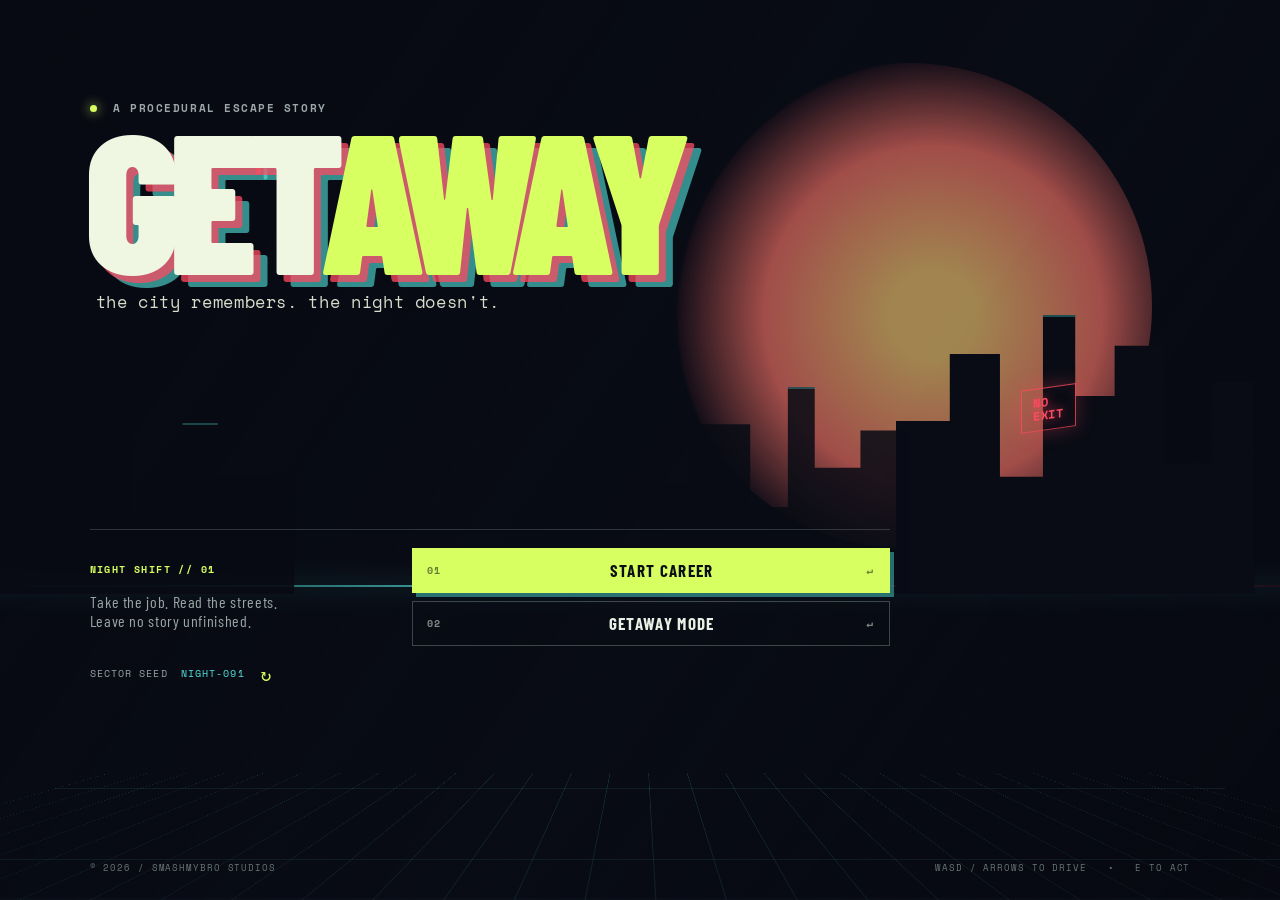
==== index.html @ 90d868ee "Build GETAWAY neon noir escape game Co-authored-by: arena-agent <297053741+arena-agent@users.noreply" ====
<!doctype html>
<html lang="en">
<head>
  <meta charset="utf-8" />
  <meta name="viewport" content="width=device-width, initial-scale=1, viewport-fit=cover" />
  <meta name="theme-color" content="#090b14" />
  <meta name="description" content="GETAWAY — a neon-noir procedural driving escape game." />
  <title>GETAWAY // Neon Escape</title>
  <link rel="icon" href="assets/favicon.svg" type="image/svg+xml" />
  <link rel="stylesheet" href="styles.css" />
</head>
<body>
  <main id="app-shell">
    <canvas id="game" aria-label="GETAWAY game canvas"></canvas>

    <section id="title-screen" class="screen active" aria-label="Main menu">
      <div class="title-noise"></div>
      <div class="title-art" aria-hidden="true">
        <span class="sun-disc"></span>
        <span class="horizon-line"></span>
        <span class="grid-floor"></span>
        <span class="silhouette silhouette-a"></span>
        <span class="silhouette silhouette-b"></span>
        <span class="silhouette silhouette-c"></span>
        <span class="neon-sign">NO<br>EXIT</span>
      </div>
      <div class="brand-lockup">
        <p class="eyebrow"><span class="live-dot"></span> A PROCEDURAL ESCAPE STORY</p>
        <h1>GET<span>AWAY</span></h1>
        <p class="tagline">the city remembers. the night doesn't.</p>
      </div>
      <div class="menu-panel">
        <div class="menu-copy">
          <p class="label">NIGHT SHIFT // 01</p>
          <p>Take the job. Read the streets. Leave no story unfinished.</p>
        </div>
        <div class="menu-actions">
          <button id="career-btn" class="primary-btn"><span>01</span> START CAREER <b>↵</b></button>
          <button id="endless-btn" class="ghost-btn"><span>02</span> GETAWAY MODE <b>↵</b></button>
        </div>
        <div class="seed-row"><span>SECTOR SEED</span><strong id="menu-seed">NIGHT-091</strong><button id="reroll-btn" class="icon-btn" aria-label="Reroll city seed">↻</button></div>
      </div>
      <div class="title-footer"><span>© 2026 / SMASHMYBRO STUDIOS</span><span>WASD / ARROWS TO DRIVE&nbsp;&nbsp; • &nbsp;&nbsp;E TO ACT</span></div>
    </section>

    <section id="pause-screen" class="screen modal-screen" aria-label="Paused" hidden>
      <div class="modal-card">
        <p class="eyebrow">CITY SIGNAL LOST</p>
        <h2>PAUSED<span>.</span></h2>
        <p class="modal-sub">The rain is still falling. Your next move is not.</p>
        <div class="pause-stats" id="pause-stats"></div>
        <button id="resume-btn" class="primary-btn">RESUME <b>ESC</b></button>
        <button id="restart-btn" class="ghost-btn">RESTART RUN</button>
      </div>
    </section>

    <section id="game-ui" aria-live="polite">
      <header class="hud-top">
        <div class="hud-brand"><span class="brand-mark">G</span><span>GETAWAY</span><i></i></div>
        <div class="district-readout"><span class="tiny-label">CURRENT SECTOR</span><strong id="district-name">LOWER MERIDIAN</strong></div>
        <div class="hud-money"><span class="tiny-label">CASH</span><strong id="money-value">$000</strong></div>
        <button id="pause-btn" class="hud-pause" aria-label="Pause">Ⅱ</button>
      </header>
      <aside class="mission-card" id="mission-card">
        <div class="mission-kicker"><span id="mission-status-dot"></span><span id="mission-kicker-text">AVAILABLE JOB</span><span class="mission-code" id="mission-code">JOB—001</span></div>
        <h2 id="mission-title">LOADING THE NIGHT</h2>
        <p id="mission-description">Find a payphone to pick up a job.</p>
        <div class="mission-meta"><span id="mission-pay">$—</span><span id="mission-risk">RISK / LOW</span><span id="mission-clock">READY</span></div>
      </aside>
      <div class="heat-panel" id="heat-panel">
        <div class="heat-label"><span>POLICE HEAT</span><strong id="heat-stage">COLD</strong></div>
        <div class="heat-pips" id="heat-pips"><i></i><i></i><i></i><i></i><i></i></div>
      </div>
      <div class="speed-panel">
        <strong id="speed-value">000</strong><span>KM/H</span>
        <div class="vehicle-condition"><span id="vehicle-name">NIGHTHAWK SEDAN</span><div><i id="condition-bar"></i></div></div>
      </div>
      <div class="radio-panel" id="radio-panel"><span class="radio-light"></span><strong id="radio-source">FM 99.6 / CITY SERVICE</strong><p id="radio-line">Rain moving in from the east. Keep your headlights on.</p></div>
      <div class="interaction-prompt" id="interaction-prompt" hidden><kbd>E</kbd><span id="interaction-text">ENTER VEHICLE</span></div>
      <div class="crosshair" id="crosshair" aria-hidden="true"><i></i><i></i><i></i><i></i></div>
      <div class="minimap" id="minimap"><canvas id="map-canvas" width="180" height="180"></canvas><span class="map-north">N</span><span class="map-label" id="map-label">MERIDIAN CITY</span></div>
      <div class="toast-stack" id="toast-stack"></div>
      <div class="control-hint" id="control-hint"><span><b>WASD</b> MOVE</span><span><b>SPACE</b> BRAKE</span><span><b>E</b> ACTION</span><span><b>SHIFT</b> SPRINT</span></div>
      <div class="touch-controls" id="touch-controls" aria-hidden="true"><div class="touch-stick"><i></i></div><button data-touch="brake">BRAKE</button><button data-touch="action">E</button></div>
    </section>
  </main>
  <script src="game.js"></script>
</body>
</html>
---- styles.css ----
@import url('https://fonts.googleapis.com/css2?family=Barlow+Condensed:wght@400;500;600;700;800;900&family=Space+Mono:wght@400;700&display=swap');

:root { --ink:#e9f0e5; --muted:#9aa6a7; --acid:#d8ff62; --cyan:#53e6de; --red:#ff4b61; --amber:#ffb45c; --panel:rgba(9,13,22,.82); --line:rgba(214,240,232,.18); }
* { box-sizing:border-box; }
html, body { margin:0; width:100%; height:100%; overflow:hidden; background:#070912; color:var(--ink); font-family:'Barlow Condensed', Arial, sans-serif; }
body { letter-spacing:.04em; }
button { font:inherit; color:inherit; cursor:pointer; }
#app-shell { position:relative; width:100vw; height:100vh; min-height:540px; overflow:hidden; background:#090c15; }
#game { position:absolute; inset:0; width:100%; height:100%; image-rendering:auto; background:#090c15; }
.screen { position:absolute; inset:0; z-index:10; }
.screen[hidden] { display:none !important; }
#title-screen { display:flex; flex-direction:column; justify-content:space-between; padding:clamp(26px,5vw,72px) clamp(26px,7vw,110px) 26px; overflow:hidden; }
.title-noise { position:absolute; inset:0; opacity:.08; pointer-events:none; background-image:radial-gradient(rgba(255,255,255,.5) .5px,transparent .7px); background-size:4px 4px; mix-blend-mode:screen; }
.title-art { position:absolute; inset:0; overflow:hidden; pointer-events:none; background:linear-gradient(125deg,rgba(7,8,17,.52),rgba(10,14,26,.05) 58%,rgba(7,8,17,.78)); }
.sun-disc { position:absolute; width:min(38vw,520px); aspect-ratio:1; right:10%; top:7%; border-radius:50%; background:radial-gradient(circle at 55% 52%,#ffcf75 0 12%,#ff766a 46%,rgba(255,86,104,.1) 69%,transparent 70%); filter:blur(.2px); opacity:.62; }
.horizon-line { position:absolute; left:-5%; right:-5%; top:65%; height:2px; background:linear-gradient(90deg,transparent,var(--cyan),var(--red),transparent); box-shadow:0 0 24px var(--cyan); opacity:.6; }
.grid-floor { position:absolute; left:-20%; right:-20%; top:65%; bottom:-30%; transform:perspective(340px) rotateX(53deg); background:linear-gradient(90deg,rgba(86,232,220,.22) 1px,transparent 1px),linear-gradient(rgba(86,232,220,.18) 1px,transparent 1px); background-size:65px 65px; mask-image:linear-gradient(to bottom,rgba(0,0,0,.85),transparent); }
.silhouette { position:absolute; bottom:34%; background:#090c15; border-top:2px solid rgba(83,230,222,.3); box-shadow:0 0 30px rgba(6,8,17,.8); }
.silhouette-a { right:2%; width:28%; height:31%; clip-path:polygon(0 100%,0 38%,15% 38%,15% 14%,29% 14%,29% 58%,41% 58%,41% 0,50% 0,50% 29%,61% 29%,61% 11%,75% 11%,75% 53%,88% 53%,88% 24%,100% 24%,100% 100%); }
.silhouette-b { right:29%; width:21%; height:23%; clip-path:polygon(0 100%,0 47%,18% 47%,18% 18%,41% 18%,41% 58%,55% 58%,55% 0,65% 0,65% 39%,82% 39%,82% 21%,100% 21%,100% 100%); opacity:.86; }
.silhouette-c { left:0; width:23%; height:19%; clip-path:polygon(0 100%,0 35%,28% 35%,28% 13%,45% 13%,45% 52%,62% 52%,62% 0,74% 0,74% 32%,100% 32%,100% 100%); opacity:.9; }
.neon-sign { position:absolute; right:16%; top:43%; padding:8px 11px; color:var(--red); border:1px solid rgba(255,75,97,.75); font:700 12px/1.05 'Space Mono',monospace; text-shadow:0 0 12px var(--red); transform:skewY(-8deg); box-shadow:0 0 20px rgba(255,75,97,.3),inset 0 0 14px rgba(255,75,97,.08); }
.brand-lockup { position:relative; z-index:1; margin-top:4vh; }
.eyebrow, .label, .tiny-label { margin:0; color:var(--muted); font:700 11px 'Space Mono',monospace; letter-spacing:.14em; }
.live-dot { display:inline-block; width:7px; height:7px; margin-right:8px; border-radius:50%; background:var(--acid); box-shadow:0 0 12px var(--acid); animation:blink 1.3s infinite; }
@keyframes blink { 50% { opacity:.35; } }
h1 { margin:8px 0 0 -5px; font:900 clamp(90px,15.5vw,230px)/.73 'Barlow Condensed',sans-serif; letter-spacing:-.055em; color:#eff6e2; text-shadow:7px 7px 0 rgba(255,75,97,.75), 14px 12px 0 rgba(83,230,222,.6); }
h1 span { color:var(--acid); }
.tagline { margin:20px 0 0 6px; font:400 clamp(12px,1.3vw,18px) 'Space Mono',monospace; color:#d9ddcb; }
.menu-panel { position:relative; z-index:1; display:flex; align-items:end; gap:clamp(30px,8vw,130px); width:min(800px,100%); padding:18px 0 0; border-top:1px solid var(--line); }
.menu-copy { width:220px; color:var(--muted); font-size:16px; line-height:1.15; }
.menu-copy .label { color:var(--acid); margin-bottom:9px; font-size:10px; }
.menu-actions { display:flex; flex:1; flex-direction:column; gap:8px; }
.primary-btn, .ghost-btn { display:flex; align-items:center; justify-content:space-between; min-height:45px; padding:0 14px; border:1px solid transparent; background:none; text-align:left; font:700 17px 'Barlow Condensed',sans-serif; letter-spacing:.08em; transition:.18s ease; }
.primary-btn { background:var(--acid); color:#0b0f13; box-shadow:4px 4px 0 rgba(83,230,222,.45); }
.primary-btn:hover { background:#efffa7; transform:translate(2px,-2px); box-shadow:6px 6px 0 rgba(83,230,222,.5); }
.ghost-btn { border-color:rgba(213,239,226,.25); color:var(--ink); }
.ghost-btn:hover { border-color:var(--cyan); color:var(--cyan); background:rgba(83,230,222,.08); }
.primary-btn span, .ghost-btn span { margin-right:15px; font:700 10px 'Space Mono',monospace; opacity:.55; }
.primary-btn b, .ghost-btn b { font:700 11px 'Space Mono',monospace; opacity:.55; }
.seed-row { position:absolute; top:calc(100% + 15px); left:0; display:flex; gap:13px; align-items:center; color:var(--muted); font:10px 'Space Mono',monospace; letter-spacing:.11em; }
.seed-row strong { color:var(--cyan); font-size:10px; font-weight:400; }
.icon-btn { border:0; padding:0 3px; color:var(--acid); background:none; font-size:18px; }
.title-footer { position:relative; z-index:1; display:flex; justify-content:space-between; color:rgba(213,239,226,.47); font:9px 'Space Mono',monospace; letter-spacing:.1em; }
#game-ui { position:absolute; inset:0; z-index:5; pointer-events:none; opacity:0; transition:opacity .35s ease; }
#game-ui.active { opacity:1; }
.hud-top { position:absolute; inset:0 0 auto; height:74px; display:flex; align-items:center; gap:clamp(18px,3vw,46px); padding:0 clamp(18px,3vw,44px); background:linear-gradient(180deg,rgba(7,10,17,.9),rgba(7,10,17,.0)); }
.hud-brand { display:flex; align-items:center; gap:8px; font:800 17px 'Barlow Condensed',sans-serif; letter-spacing:.12em; }
.brand-mark { display:grid; place-items:center; width:25px; height:25px; background:var(--acid); color:#070a11; font:900 18px/1 'Barlow Condensed'; transform:skew(-8deg); }
.hud-brand i { width:5px; height:5px; background:var(--red); box-shadow:0 0 9px var(--red); border-radius:50%; }
.district-readout { display:flex; flex-direction:column; gap:2px; padding-left:20px; border-left:1px solid var(--line); }
.district-readout strong { color:var(--cyan); font-size:15px; letter-spacing:.12em; }
.hud-money { margin-left:auto; display:flex; flex-direction:column; gap:2px; text-align:right; }
.hud-money strong { color:var(--acid); font:700 21px 'Space Mono',monospace; }
.hud-pause { pointer-events:auto; width:35px; height:35px; margin-left:10px; border:1px solid var(--line); background:rgba(7,10,17,.5); color:var(--ink); font:700 13px 'Space Mono'; }
.hud-pause:hover { border-color:var(--acid); color:var(--acid); }
.mission-card { position:absolute; top:93px; left:clamp(18px,3vw,44px); width:min(370px,calc(100vw - 36px)); padding:13px 16px 15px; border-left:2px solid var(--acid); background:linear-gradient(90deg,rgba(8,13,21,.88),rgba(8,13,21,.55)); box-shadow:0 8px 25px rgba(0,0,0,.22); }
.mission-kicker, .mission-meta, .heat-label { display:flex; align-items:center; gap:8px; color:var(--muted); font:9px 'Space Mono',monospace; letter-spacing:.09em; }
.mission-kicker #mission-status-dot { width:6px; height:6px; background:var(--acid); border-radius:50%; box-shadow:0 0 8px var(--acid); }
.mission-code { margin-left:auto; color:rgba(213,239,226,.45); }
.mission-card h2 { margin:8px 0 3px; color:#f1f4dd; font-size:27px; line-height:.95; letter-spacing:.045em; }
.mission-card p { margin:0; color:#aebbc0; font-size:14px; line-height:1.1; }
.mission-meta { margin-top:13px; justify-content:space-between; }
.mission-meta span:first-child { color:var(--acid); font-size:14px; }
.heat-panel { position:absolute; top:100px; right:clamp(18px,3vw,44px); width:170px; padding:10px 12px; border-top:1px solid var(--line); background:rgba(8,12,20,.4); }
.heat-label { justify-content:space-between; }
.heat-label strong { color:var(--cyan); font-size:10px; }
.heat-pips { display:flex; gap:4px; margin-top:8px; }
.heat-pips i { flex:1; height:5px; background:rgba(213,239,226,.15); border-left:1px solid rgba(0,0,0,.25); }
.heat-pips i.hot { background:var(--red); box-shadow:0 0 8px rgba(255,75,97,.7); }
.speed-panel { position:absolute; right:clamp(18px,3vw,44px); bottom:44px; display:flex; flex-direction:column; align-items:end; text-align:right; }
.speed-panel > strong { color:#f1f4dd; font:700 clamp(42px,5vw,70px)/.75 'Space Mono',monospace; letter-spacing:-.1em; }
.speed-panel > span { margin-top:6px; color:var(--cyan); font:10px 'Space Mono',monospace; letter-spacing:.14em; }
.vehicle-condition { width:180px; margin-top:13px; color:rgba(235,242,225,.64); font:9px 'Space Mono',monospace; }
.vehicle-condition > div { height:3px; margin-top:6px; background:rgba(213,239,226,.18); }
.vehicle-condition i { display:block; width:100%; height:100%; background:var(--acid); transition:width .2s; }
.radio-panel { position:absolute; left:clamp(18px,3vw,44px); bottom:42px; width:300px; padding:10px 12px; border-left:1px solid var(--cyan); background:rgba(7,10,17,.5); }
.radio-panel strong { color:var(--cyan); font:9px 'Space Mono',monospace; letter-spacing:.09em; }
.radio-panel p { margin:5px 0 0; color:#b9c5c2; font-size:13px; line-height:1.05; }
.radio-light { display:inline-block; width:5px; height:5px; margin-right:7px; border-radius:50%; background:var(--red); box-shadow:0 0 8px var(--red); }
.interaction-prompt { position:absolute; left:50%; bottom:21%; display:flex; align-items:center; gap:10px; transform:translateX(-50%); padding:8px 13px; background:rgba(7,10,17,.83); border:1px solid var(--line); color:#eff6e2; font:12px 'Space Mono',monospace; }
.interaction-prompt kbd { display:grid; place-items:center; width:24px; height:24px; color:#070a11; background:var(--acid); font:700 11px 'Space Mono'; }
.crosshair { position:absolute; left:50%; top:50%; width:22px; height:22px; transform:translate(-50%,-50%); opacity:.24; }
.crosshair i { position:absolute; background:var(--acid); }
.crosshair i:nth-child(1), .crosshair i:nth-child(2) { width:1px; height:5px; left:10px; }.crosshair i:nth-child(1){top:0}.crosshair i:nth-child(2){bottom:0}
.crosshair i:nth-child(3), .crosshair i:nth-child(4) { width:5px; height:1px; top:10px; }.crosshair i:nth-child(3){left:0}.crosshair i:nth-child(4){right:0}
.minimap { position:absolute; right:clamp(18px,3vw,44px); bottom:155px; width:180px; height:180px; overflow:hidden; border:1px solid rgba(83,230,222,.4); background:rgba(6,10,17,.7); box-shadow:0 0 0 4px rgba(7,10,17,.35); }
#map-canvas { width:100%; height:100%; image-rendering:pixelated; }
.map-north { position:absolute; top:7px; left:10px; color:var(--acid); font:10px 'Space Mono'; }.map-label { position:absolute; bottom:7px; right:8px; color:rgba(213,239,226,.5); font:8px 'Space Mono'; }
.toast-stack { position:absolute; left:50%; top:17%; display:flex; flex-direction:column; align-items:center; gap:5px; transform:translateX(-50%); }
.toast { padding:6px 12px; border:1px solid rgba(83,230,222,.45); background:rgba(7,10,17,.86); color:var(--cyan); font:10px 'Space Mono',monospace; letter-spacing:.08em; animation:toast-in .3s ease both; }
.toast.warn { color:var(--red); border-color:rgba(255,75,97,.65); }.toast.good { color:var(--acid); border-color:rgba(216,255,98,.55); }
@keyframes toast-in { from { opacity:0; transform:translateY(-7px); } to { opacity:1; transform:none; } }
.control-hint { position:absolute; left:50%; bottom:17px; transform:translateX(-50%); display:flex; gap:19px; color:rgba(213,239,226,.46); font:9px 'Space Mono',monospace; white-space:nowrap; }.control-hint b { color:var(--ink); font-weight:400; }
.modal-screen { display:grid; place-items:center; background:rgba(4,7,13,.67); backdrop-filter:blur(7px); }
.modal-card { width:min(430px,calc(100vw - 40px)); padding:29px; border:1px solid rgba(83,230,222,.35); border-top:2px solid var(--acid); background:linear-gradient(135deg,rgba(14,20,30,.97),rgba(7,11,19,.97)); box-shadow:15px 15px 0 rgba(83,230,222,.08); }
.modal-card h2 { margin:9px 0 4px; font-size:58px; line-height:.9; letter-spacing:-.02em; }.modal-card h2 span { color:var(--acid); }.modal-sub { margin:0 0 21px; color:var(--muted); font:13px 'Space Mono'; }.modal-card button { width:100%; margin-top:9px; }.pause-stats { display:grid; grid-template-columns:repeat(3,1fr); gap:7px; margin:0 0 10px; }.pause-stat { padding:9px 8px; background:rgba(83,230,222,.06); border:1px solid rgba(213,239,226,.1); }.pause-stat b { display:block; color:var(--acid); font:17px 'Space Mono'; }.pause-stat span { color:var(--muted); font:8px 'Space Mono'; }
.touch-controls { display:none; }
@media (max-width:800px) { h1 { font-size:clamp(75px,19vw,150px); }.menu-panel { gap:22px; }.menu-copy { display:none; }.menu-actions { max-width:320px; }.minimap { width:130px; height:130px; bottom:120px; }.radio-panel { width:240px; bottom:20px; }.control-hint { display:none; }.speed-panel { bottom:22px; }.mission-card { top:77px; width:270px; }.heat-panel { top:77px; width:132px; }.district-readout { display:none; } }
@media (max-width:560px) { #title-screen { padding:24px 19px 18px; }.sun-disc { right:-15%; top:17%; width:90vw; }.title-footer span:last-child { display:none; }.title-footer { font-size:8px; }.brand-lockup { margin-top:10vh; }.tagline { font-size:10px; }.menu-panel { width:100%; }.seed-row { top:calc(100% + 11px); }.hud-brand { font-size:14px; }.hud-money strong { font-size:16px; }.mission-card { top:67px; left:15px; width:calc(100% - 30px); }.heat-panel { top:180px; left:15px; right:auto; }.heat-label { font-size:8px; }.minimap { right:15px; bottom:108px; width:112px; height:112px; }.radio-panel { left:15px; bottom:15px; width:190px; }.radio-panel p { font-size:11px; }.speed-panel { right:15px; bottom:15px; }.vehicle-condition { width:120px; }.interaction-prompt { bottom:29%; }.touch-controls { display:block; }.touch-controls .touch-stick { position:absolute; left:22px; bottom:22px; width:95px; height:95px; border:1px solid rgba(213,239,226,.3); border-radius:50%; background:rgba(7,10,17,.3); }.touch-stick i { position:absolute; left:31px; top:31px; width:31px; height:31px; border-radius:50%; background:rgba(216,255,98,.65); }.touch-controls button { pointer-events:auto; position:absolute; bottom:28px; width:55px; height:55px; border:1px solid rgba(213,239,226,.3); border-radius:50%; background:rgba(7,10,17,.6); color:var(--acid); font:11px 'Space Mono'; }.touch-controls button[data-touch=brake] { right:86px; }.touch-controls button[data-touch=action] { right:20px; background:rgba(216,255,98,.72); color:#071018; } }
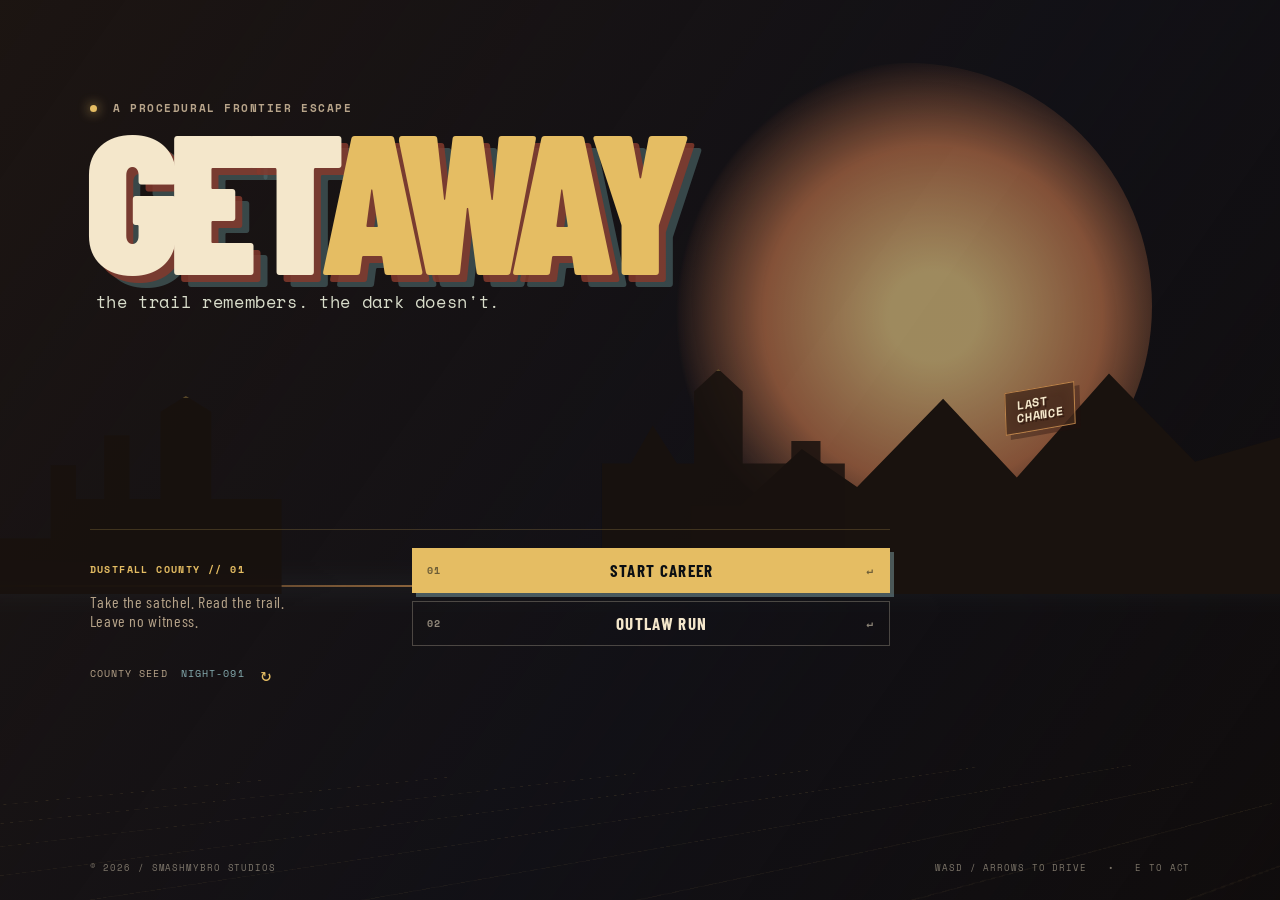
==== commit 90410ca5: "Rebuild GETAWAY as a western frontier escape game Co-authored-by: arena-agent <297053741+arena-agent" ====
--- a/index.html
+++ b/index.html
@@ -4,8 +4,8 @@
   <meta charset="utf-8" />
   <meta name="viewport" content="width=device-width, initial-scale=1, viewport-fit=cover" />
   <meta name="theme-color" content="#090b14" />
-  <meta name="description" content="GETAWAY — a neon-noir procedural driving escape game." />
-  <title>GETAWAY // Neon Escape</title>
+  <meta name="description" content="GETAWAY — a stylized retro-western procedural escape game." />
+  <title>GETAWAY // Dustfall County</title>
   <link rel="icon" href="assets/favicon.svg" type="image/svg+xml" />
   <link rel="stylesheet" href="styles.css" />
 </head>
@@ -22,32 +22,32 @@
         <span class="silhouette silhouette-a"></span>
         <span class="silhouette silhouette-b"></span>
         <span class="silhouette silhouette-c"></span>
-        <span class="neon-sign">NO<br>EXIT</span>
+        <span class="painted-sign">LAST<br>CHANCE</span>
       </div>
       <div class="brand-lockup">
-        <p class="eyebrow"><span class="live-dot"></span> A PROCEDURAL ESCAPE STORY</p>
+        <p class="eyebrow"><span class="live-dot"></span> A PROCEDURAL FRONTIER ESCAPE</p>
         <h1>GET<span>AWAY</span></h1>
-        <p class="tagline">the city remembers. the night doesn't.</p>
+        <p class="tagline">the trail remembers. the dark doesn't.</p>
       </div>
       <div class="menu-panel">
         <div class="menu-copy">
-          <p class="label">NIGHT SHIFT // 01</p>
-          <p>Take the job. Read the streets. Leave no story unfinished.</p>
+          <p class="label">DUSTFALL COUNTY // 01</p>
+          <p>Take the satchel. Read the trail. Leave no witness.</p>
         </div>
         <div class="menu-actions">
           <button id="career-btn" class="primary-btn"><span>01</span> START CAREER <b>↵</b></button>
-          <button id="endless-btn" class="ghost-btn"><span>02</span> GETAWAY MODE <b>↵</b></button>
+          <button id="endless-btn" class="ghost-btn"><span>02</span> OUTLAW RUN <b>↵</b></button>
         </div>
-        <div class="seed-row"><span>SECTOR SEED</span><strong id="menu-seed">NIGHT-091</strong><button id="reroll-btn" class="icon-btn" aria-label="Reroll city seed">↻</button></div>
+        <div class="seed-row"><span>COUNTY SEED</span><strong id="menu-seed">DUST-091</strong><button id="reroll-btn" class="icon-btn" aria-label="Reroll county seed">↻</button></div>
       </div>
       <div class="title-footer"><span>© 2026 / SMASHMYBRO STUDIOS</span><span>WASD / ARROWS TO DRIVE&nbsp;&nbsp; • &nbsp;&nbsp;E TO ACT</span></div>
     </section>
 
     <section id="pause-screen" class="screen modal-screen" aria-label="Paused" hidden>
       <div class="modal-card">
-        <p class="eyebrow">CITY SIGNAL LOST</p>
+        <p class="eyebrow">TELEGRAPH LINE CUT</p>
         <h2>PAUSED<span>.</span></h2>
-        <p class="modal-sub">The rain is still falling. Your next move is not.</p>
+        <p class="modal-sub">The horses are watered. The law is not waiting.</p>
         <div class="pause-stats" id="pause-stats"></div>
         <button id="resume-btn" class="primary-btn">RESUME <b>ESC</b></button>
         <button id="restart-btn" class="ghost-btn">RESTART RUN</button>
@@ -57,28 +57,28 @@
     <section id="game-ui" aria-live="polite">
       <header class="hud-top">
         <div class="hud-brand"><span class="brand-mark">G</span><span>GETAWAY</span><i></i></div>
-        <div class="district-readout"><span class="tiny-label">CURRENT SECTOR</span><strong id="district-name">LOWER MERIDIAN</strong></div>
+        <div class="district-readout"><span class="tiny-label">CURRENT COUNTY</span><strong id="district-name">DUSTFALL MAIN STREET</strong></div>
         <div class="hud-money"><span class="tiny-label">CASH</span><strong id="money-value">$000</strong></div>
         <button id="pause-btn" class="hud-pause" aria-label="Pause">Ⅱ</button>
       </header>
       <aside class="mission-card" id="mission-card">
         <div class="mission-kicker"><span id="mission-status-dot"></span><span id="mission-kicker-text">AVAILABLE JOB</span><span class="mission-code" id="mission-code">JOB—001</span></div>
-        <h2 id="mission-title">LOADING THE NIGHT</h2>
-        <p id="mission-description">Find a payphone to pick up a job.</p>
+        <h2 id="mission-title">LOADING DUSTFALL</h2>
+        <p id="mission-description">Ride to the telegraph office to pick up a job.</p>
         <div class="mission-meta"><span id="mission-pay">$—</span><span id="mission-risk">RISK / LOW</span><span id="mission-clock">READY</span></div>
       </aside>
       <div class="heat-panel" id="heat-panel">
-        <div class="heat-label"><span>POLICE HEAT</span><strong id="heat-stage">COLD</strong></div>
+        <div class="heat-label"><span>LAW HEAT</span><strong id="heat-stage">COLD</strong></div>
         <div class="heat-pips" id="heat-pips"><i></i><i></i><i></i><i></i><i></i></div>
       </div>
       <div class="speed-panel">
         <strong id="speed-value">000</strong><span>KM/H</span>
-        <div class="vehicle-condition"><span id="vehicle-name">NIGHTHAWK SEDAN</span><div><i id="condition-bar"></i></div></div>
+        <div class="vehicle-condition"><span id="vehicle-name">DUSTWIND COUPE</span><div><i id="condition-bar"></i></div></div>
       </div>
-      <div class="radio-panel" id="radio-panel"><span class="radio-light"></span><strong id="radio-source">FM 99.6 / CITY SERVICE</strong><p id="radio-line">Rain moving in from the east. Keep your headlights on.</p></div>
+      <div class="radio-panel" id="radio-panel"><span class="radio-light"></span><strong id="radio-source">TELEGRAPH / COUNTY BAND</strong><p id="radio-line">Storm rolling off Red Mesa. Keep to the hard road.</p></div>
       <div class="interaction-prompt" id="interaction-prompt" hidden><kbd>E</kbd><span id="interaction-text">ENTER VEHICLE</span></div>
       <div class="crosshair" id="crosshair" aria-hidden="true"><i></i><i></i><i></i><i></i></div>
-      <div class="minimap" id="minimap"><canvas id="map-canvas" width="180" height="180"></canvas><span class="map-north">N</span><span class="map-label" id="map-label">MERIDIAN CITY</span></div>
+      <div class="minimap" id="minimap"><canvas id="map-canvas" width="180" height="180"></canvas><span class="map-north">N</span><span class="map-label" id="map-label">DUSTFALL COUNTY</span></div>
       <div class="toast-stack" id="toast-stack"></div>
       <div class="control-hint" id="control-hint"><span><b>WASD</b> MOVE</span><span><b>SPACE</b> BRAKE</span><span><b>E</b> ACTION</span><span><b>SHIFT</b> SPRINT</span></div>
       <div class="touch-controls" id="touch-controls" aria-hidden="true"><div class="touch-stick"><i></i></div><button data-touch="brake">BRAKE</button><button data-touch="action">E</button></div>
--- a/styles.css
+++ b/styles.css
@@ -1,30 +1,30 @@
 @import url('https://fonts.googleapis.com/css2?family=Barlow+Condensed:wght@400;500;600;700;800;900&family=Space+Mono:wght@400;700&display=swap');
 
-:root { --ink:#e9f0e5; --muted:#9aa6a7; --acid:#d8ff62; --cyan:#53e6de; --red:#ff4b61; --amber:#ffb45c; --panel:rgba(9,13,22,.82); --line:rgba(214,240,232,.18); }
+:root { --ink:#f4e7cb; --muted:#b7a48a; --acid:#e5bd63; --cyan:#87aeb2; --red:#a7443b; --amber:#d79855; --panel:rgba(25,18,14,.86); --line:rgba(229,189,99,.2); }
 * { box-sizing:border-box; }
-html, body { margin:0; width:100%; height:100%; overflow:hidden; background:#070912; color:var(--ink); font-family:'Barlow Condensed', Arial, sans-serif; }
+html, body { margin:0; width:100%; height:100%; overflow:hidden; background:#120d0b; color:var(--ink); font-family:'Barlow Condensed', Arial, sans-serif; }
 body { letter-spacing:.04em; }
 button { font:inherit; color:inherit; cursor:pointer; }
-#app-shell { position:relative; width:100vw; height:100vh; min-height:540px; overflow:hidden; background:#090c15; }
-#game { position:absolute; inset:0; width:100%; height:100%; image-rendering:auto; background:#090c15; }
+#app-shell { position:relative; width:100vw; height:100vh; min-height:540px; overflow:hidden; background:#19120e; }
+#game { position:absolute; inset:0; width:100%; height:100%; image-rendering:auto; background:#19120e; }
 .screen { position:absolute; inset:0; z-index:10; }
 .screen[hidden] { display:none !important; }
 #title-screen { display:flex; flex-direction:column; justify-content:space-between; padding:clamp(26px,5vw,72px) clamp(26px,7vw,110px) 26px; overflow:hidden; }
 .title-noise { position:absolute; inset:0; opacity:.08; pointer-events:none; background-image:radial-gradient(rgba(255,255,255,.5) .5px,transparent .7px); background-size:4px 4px; mix-blend-mode:screen; }
-.title-art { position:absolute; inset:0; overflow:hidden; pointer-events:none; background:linear-gradient(125deg,rgba(7,8,17,.52),rgba(10,14,26,.05) 58%,rgba(7,8,17,.78)); }
-.sun-disc { position:absolute; width:min(38vw,520px); aspect-ratio:1; right:10%; top:7%; border-radius:50%; background:radial-gradient(circle at 55% 52%,#ffcf75 0 12%,#ff766a 46%,rgba(255,86,104,.1) 69%,transparent 70%); filter:blur(.2px); opacity:.62; }
-.horizon-line { position:absolute; left:-5%; right:-5%; top:65%; height:2px; background:linear-gradient(90deg,transparent,var(--cyan),var(--red),transparent); box-shadow:0 0 24px var(--cyan); opacity:.6; }
-.grid-floor { position:absolute; left:-20%; right:-20%; top:65%; bottom:-30%; transform:perspective(340px) rotateX(53deg); background:linear-gradient(90deg,rgba(86,232,220,.22) 1px,transparent 1px),linear-gradient(rgba(86,232,220,.18) 1px,transparent 1px); background-size:65px 65px; mask-image:linear-gradient(to bottom,rgba(0,0,0,.85),transparent); }
-.silhouette { position:absolute; bottom:34%; background:#090c15; border-top:2px solid rgba(83,230,222,.3); box-shadow:0 0 30px rgba(6,8,17,.8); }
-.silhouette-a { right:2%; width:28%; height:31%; clip-path:polygon(0 100%,0 38%,15% 38%,15% 14%,29% 14%,29% 58%,41% 58%,41% 0,50% 0,50% 29%,61% 29%,61% 11%,75% 11%,75% 53%,88% 53%,88% 24%,100% 24%,100% 100%); }
-.silhouette-b { right:29%; width:21%; height:23%; clip-path:polygon(0 100%,0 47%,18% 47%,18% 18%,41% 18%,41% 58%,55% 58%,55% 0,65% 0,65% 39%,82% 39%,82% 21%,100% 21%,100% 100%); opacity:.86; }
-.silhouette-c { left:0; width:23%; height:19%; clip-path:polygon(0 100%,0 35%,28% 35%,28% 13%,45% 13%,45% 52%,62% 52%,62% 0,74% 0,74% 32%,100% 32%,100% 100%); opacity:.9; }
-.neon-sign { position:absolute; right:16%; top:43%; padding:8px 11px; color:var(--red); border:1px solid rgba(255,75,97,.75); font:700 12px/1.05 'Space Mono',monospace; text-shadow:0 0 12px var(--red); transform:skewY(-8deg); box-shadow:0 0 20px rgba(255,75,97,.3),inset 0 0 14px rgba(255,75,97,.08); }
+.title-art { position:absolute; inset:0; overflow:hidden; pointer-events:none; background:linear-gradient(125deg,rgba(35,24,17,.74),rgba(98,62,36,.1) 58%,rgba(18,13,11,.82)); }
+.sun-disc { position:absolute; width:min(38vw,520px); aspect-ratio:1; right:10%; top:7%; border-radius:50%; background:radial-gradient(circle at 55% 52%,#f5d58b 0 12%,#c9794e 46%,rgba(133,75,50,.12) 69%,transparent 70%); filter:blur(.2px); opacity:.62; }
+.horizon-line { position:absolute; left:-5%; right:-5%; top:65%; height:2px; background:linear-gradient(90deg,transparent,var(--amber),var(--cyan),transparent); box-shadow:0 0 24px var(--cyan); opacity:.6; }
+.grid-floor { position:absolute; left:-20%; right:-20%; top:65%; bottom:-30%; transform:perspective(340px) rotateX(53deg); background:repeating-linear-gradient(165deg,rgba(229,189,99,.16) 0 1px,transparent 1px 78px); background-size:auto; transform:perspective(340px) rotateX(53deg) rotateZ(-3deg); mask-image:linear-gradient(to bottom,rgba(0,0,0,.78),transparent); }
+.silhouette { position:absolute; bottom:34%; background:#19120e; border-top:2px solid rgba(229,189,99,.35); box-shadow:0 0 30px rgba(6,8,17,.8); }
+.silhouette-a { right:-2%; width:48%; height:35%; clip-path:polygon(0 100%,0 72%,8% 72%,18% 54%,27% 66%,41% 38%,53% 63%,68% 30%,82% 58%,100% 48%,100% 100%); }
+.silhouette-b { right:34%; width:19%; height:25%; clip-path:polygon(0 100%,0 42%,12% 42%,21% 25%,31% 42%,38% 42%,38% 10%,48% 0,58% 10%,58% 42%,78% 42%,78% 32%,90% 32%,90% 42%,100% 42%,100% 100%); opacity:.86; }
+.silhouette-c { left:0; width:22%; height:22%; clip-path:polygon(0 100%,0 72%,18% 72%,18% 35%,27% 35%,27% 52%,37% 52%,37% 20%,46% 20%,46% 52%,57% 52%,57% 8%,66% 0,75% 8%,75% 52%,100% 52%,100% 100%); opacity:.9; }
+.painted-sign { position:absolute; right:16%; top:43%; padding:8px 11px; color:#f4e7cb; border:1px solid rgba(215,152,85,.8); background:rgba(64,38,25,.8); font:700 12px/1.05 'Space Mono',monospace; text-shadow:2px 2px 0 rgba(45,23,16,.65); transform:skewY(-8deg) rotate(-2deg); box-shadow:5px 5px 0 rgba(35,18,14,.38),inset 0 0 14px rgba(215,152,85,.08); }
 .brand-lockup { position:relative; z-index:1; margin-top:4vh; }
 .eyebrow, .label, .tiny-label { margin:0; color:var(--muted); font:700 11px 'Space Mono',monospace; letter-spacing:.14em; }
 .live-dot { display:inline-block; width:7px; height:7px; margin-right:8px; border-radius:50%; background:var(--acid); box-shadow:0 0 12px var(--acid); animation:blink 1.3s infinite; }
 @keyframes blink { 50% { opacity:.35; } }
-h1 { margin:8px 0 0 -5px; font:900 clamp(90px,15.5vw,230px)/.73 'Barlow Condensed',sans-serif; letter-spacing:-.055em; color:#eff6e2; text-shadow:7px 7px 0 rgba(255,75,97,.75), 14px 12px 0 rgba(83,230,222,.6); }
+h1 { margin:8px 0 0 -5px; font:900 clamp(90px,15.5vw,230px)/.73 'Barlow Condensed',sans-serif; letter-spacing:-.055em; color:#f4e7cb; text-shadow:7px 7px 0 rgba(132,58,45,.85), 14px 12px 0 rgba(77,105,107,.62); }
 h1 span { color:var(--acid); }
 .tagline { margin:20px 0 0 6px; font:400 clamp(12px,1.3vw,18px) 'Space Mono',monospace; color:#d9ddcb; }
 .menu-panel { position:relative; z-index:1; display:flex; align-items:end; gap:clamp(30px,8vw,130px); width:min(800px,100%); padding:18px 0 0; border-top:1px solid var(--line); }
@@ -32,69 +32,69 @@
 .menu-copy .label { color:var(--acid); margin-bottom:9px; font-size:10px; }
 .menu-actions { display:flex; flex:1; flex-direction:column; gap:8px; }
 .primary-btn, .ghost-btn { display:flex; align-items:center; justify-content:space-between; min-height:45px; padding:0 14px; border:1px solid transparent; background:none; text-align:left; font:700 17px 'Barlow Condensed',sans-serif; letter-spacing:.08em; transition:.18s ease; }
-.primary-btn { background:var(--acid); color:#0b0f13; box-shadow:4px 4px 0 rgba(83,230,222,.45); }
-.primary-btn:hover { background:#efffa7; transform:translate(2px,-2px); box-shadow:6px 6px 0 rgba(83,230,222,.5); }
-.ghost-btn { border-color:rgba(213,239,226,.25); color:var(--ink); }
-.ghost-btn:hover { border-color:var(--cyan); color:var(--cyan); background:rgba(83,230,222,.08); }
+.primary-btn { background:var(--acid); color:#0b0f13; box-shadow:4px 4px 0 rgba(135,174,178,.45); }
+.primary-btn:hover { background:#efffa7; transform:translate(2px,-2px); box-shadow:6px 6px 0 rgba(135,174,178,.5); }
+.ghost-btn { border-color:rgba(244,231,203,.25); color:var(--ink); }
+.ghost-btn:hover { border-color:var(--cyan); color:var(--cyan); background:rgba(135,174,178,.08); }
 .primary-btn span, .ghost-btn span { margin-right:15px; font:700 10px 'Space Mono',monospace; opacity:.55; }
 .primary-btn b, .ghost-btn b { font:700 11px 'Space Mono',monospace; opacity:.55; }
 .seed-row { position:absolute; top:calc(100% + 15px); left:0; display:flex; gap:13px; align-items:center; color:var(--muted); font:10px 'Space Mono',monospace; letter-spacing:.11em; }
 .seed-row strong { color:var(--cyan); font-size:10px; font-weight:400; }
 .icon-btn { border:0; padding:0 3px; color:var(--acid); background:none; font-size:18px; }
-.title-footer { position:relative; z-index:1; display:flex; justify-content:space-between; color:rgba(213,239,226,.47); font:9px 'Space Mono',monospace; letter-spacing:.1em; }
+.title-footer { position:relative; z-index:1; display:flex; justify-content:space-between; color:rgba(244,231,203,.47); font:9px 'Space Mono',monospace; letter-spacing:.1em; }
 #game-ui { position:absolute; inset:0; z-index:5; pointer-events:none; opacity:0; transition:opacity .35s ease; }
 #game-ui.active { opacity:1; }
-.hud-top { position:absolute; inset:0 0 auto; height:74px; display:flex; align-items:center; gap:clamp(18px,3vw,46px); padding:0 clamp(18px,3vw,44px); background:linear-gradient(180deg,rgba(7,10,17,.9),rgba(7,10,17,.0)); }
+.hud-top { position:absolute; inset:0 0 auto; height:74px; display:flex; align-items:center; gap:clamp(18px,3vw,46px); padding:0 clamp(18px,3vw,44px); background:linear-gradient(180deg,rgba(20,14,11,.92),rgba(25,17,12,0)); }
 .hud-brand { display:flex; align-items:center; gap:8px; font:800 17px 'Barlow Condensed',sans-serif; letter-spacing:.12em; }
-.brand-mark { display:grid; place-items:center; width:25px; height:25px; background:var(--acid); color:#070a11; font:900 18px/1 'Barlow Condensed'; transform:skew(-8deg); }
+.brand-mark { display:grid; place-items:center; width:25px; height:25px; background:var(--acid); color:#17100d; font:900 18px/1 'Barlow Condensed'; transform:skew(-8deg); }
 .hud-brand i { width:5px; height:5px; background:var(--red); box-shadow:0 0 9px var(--red); border-radius:50%; }
 .district-readout { display:flex; flex-direction:column; gap:2px; padding-left:20px; border-left:1px solid var(--line); }
 .district-readout strong { color:var(--cyan); font-size:15px; letter-spacing:.12em; }
 .hud-money { margin-left:auto; display:flex; flex-direction:column; gap:2px; text-align:right; }
 .hud-money strong { color:var(--acid); font:700 21px 'Space Mono',monospace; }
-.hud-pause { pointer-events:auto; width:35px; height:35px; margin-left:10px; border:1px solid var(--line); background:rgba(7,10,17,.5); color:var(--ink); font:700 13px 'Space Mono'; }
+.hud-pause { pointer-events:auto; width:35px; height:35px; margin-left:10px; border:1px solid var(--line); background:rgba(24,17,13,.58); color:var(--ink); font:700 13px 'Space Mono'; }
 .hud-pause:hover { border-color:var(--acid); color:var(--acid); }
-.mission-card { position:absolute; top:93px; left:clamp(18px,3vw,44px); width:min(370px,calc(100vw - 36px)); padding:13px 16px 15px; border-left:2px solid var(--acid); background:linear-gradient(90deg,rgba(8,13,21,.88),rgba(8,13,21,.55)); box-shadow:0 8px 25px rgba(0,0,0,.22); }
+.mission-card { position:absolute; top:93px; left:clamp(18px,3vw,44px); width:min(370px,calc(100vw - 36px)); padding:13px 16px 15px; border-left:2px solid var(--acid); background:linear-gradient(90deg,rgba(38,26,17,.9),rgba(38,26,17,.55)); box-shadow:0 8px 25px rgba(0,0,0,.22); }
 .mission-kicker, .mission-meta, .heat-label { display:flex; align-items:center; gap:8px; color:var(--muted); font:9px 'Space Mono',monospace; letter-spacing:.09em; }
 .mission-kicker #mission-status-dot { width:6px; height:6px; background:var(--acid); border-radius:50%; box-shadow:0 0 8px var(--acid); }
-.mission-code { margin-left:auto; color:rgba(213,239,226,.45); }
-.mission-card h2 { margin:8px 0 3px; color:#f1f4dd; font-size:27px; line-height:.95; letter-spacing:.045em; }
-.mission-card p { margin:0; color:#aebbc0; font-size:14px; line-height:1.1; }
+.mission-code { margin-left:auto; color:rgba(244,231,203,.45); }
+.mission-card h2 { margin:8px 0 3px; color:#f4e7cb; font-size:27px; line-height:.95; letter-spacing:.045em; }
+.mission-card p { margin:0; color:#c9b79b; font-size:14px; line-height:1.1; }
 .mission-meta { margin-top:13px; justify-content:space-between; }
 .mission-meta span:first-child { color:var(--acid); font-size:14px; }
-.heat-panel { position:absolute; top:100px; right:clamp(18px,3vw,44px); width:170px; padding:10px 12px; border-top:1px solid var(--line); background:rgba(8,12,20,.4); }
+.heat-panel { position:absolute; top:100px; right:clamp(18px,3vw,44px); width:170px; padding:10px 12px; border-top:1px solid var(--line); background:rgba(38,26,17,.45); }
 .heat-label { justify-content:space-between; }
 .heat-label strong { color:var(--cyan); font-size:10px; }
 .heat-pips { display:flex; gap:4px; margin-top:8px; }
-.heat-pips i { flex:1; height:5px; background:rgba(213,239,226,.15); border-left:1px solid rgba(0,0,0,.25); }
-.heat-pips i.hot { background:var(--red); box-shadow:0 0 8px rgba(255,75,97,.7); }
+.heat-pips i { flex:1; height:5px; background:rgba(244,231,203,.15); border-left:1px solid rgba(0,0,0,.25); }
+.heat-pips i.hot { background:var(--red); box-shadow:0 0 8px rgba(167,68,59,.7); }
 .speed-panel { position:absolute; right:clamp(18px,3vw,44px); bottom:44px; display:flex; flex-direction:column; align-items:end; text-align:right; }
-.speed-panel > strong { color:#f1f4dd; font:700 clamp(42px,5vw,70px)/.75 'Space Mono',monospace; letter-spacing:-.1em; }
+.speed-panel > strong { color:#f4e7cb; font:700 clamp(42px,5vw,70px)/.75 'Space Mono',monospace; letter-spacing:-.1em; }
 .speed-panel > span { margin-top:6px; color:var(--cyan); font:10px 'Space Mono',monospace; letter-spacing:.14em; }
-.vehicle-condition { width:180px; margin-top:13px; color:rgba(235,242,225,.64); font:9px 'Space Mono',monospace; }
-.vehicle-condition > div { height:3px; margin-top:6px; background:rgba(213,239,226,.18); }
+.vehicle-condition { width:180px; margin-top:13px; color:rgba(244,231,203,.64); font:9px 'Space Mono',monospace; }
+.vehicle-condition > div { height:3px; margin-top:6px; background:rgba(244,231,203,.18); }
 .vehicle-condition i { display:block; width:100%; height:100%; background:var(--acid); transition:width .2s; }
-.radio-panel { position:absolute; left:clamp(18px,3vw,44px); bottom:42px; width:300px; padding:10px 12px; border-left:1px solid var(--cyan); background:rgba(7,10,17,.5); }
+.radio-panel { position:absolute; left:clamp(18px,3vw,44px); bottom:42px; width:300px; padding:10px 12px; border-left:1px solid var(--cyan); background:rgba(24,17,13,.58); }
 .radio-panel strong { color:var(--cyan); font:9px 'Space Mono',monospace; letter-spacing:.09em; }
-.radio-panel p { margin:5px 0 0; color:#b9c5c2; font-size:13px; line-height:1.05; }
+.radio-panel p { margin:5px 0 0; color:#c9b79b; font-size:13px; line-height:1.05; }
 .radio-light { display:inline-block; width:5px; height:5px; margin-right:7px; border-radius:50%; background:var(--red); box-shadow:0 0 8px var(--red); }
-.interaction-prompt { position:absolute; left:50%; bottom:21%; display:flex; align-items:center; gap:10px; transform:translateX(-50%); padding:8px 13px; background:rgba(7,10,17,.83); border:1px solid var(--line); color:#eff6e2; font:12px 'Space Mono',monospace; }
-.interaction-prompt kbd { display:grid; place-items:center; width:24px; height:24px; color:#070a11; background:var(--acid); font:700 11px 'Space Mono'; }
+.interaction-prompt { position:absolute; left:50%; bottom:21%; display:flex; align-items:center; gap:10px; transform:translateX(-50%); padding:8px 13px; background:rgba(25,17,12,.9); border:1px solid var(--line); color:#f4e7cb; font:12px 'Space Mono',monospace; }
+.interaction-prompt kbd { display:grid; place-items:center; width:24px; height:24px; color:#17100d; background:var(--acid); font:700 11px 'Space Mono'; }
 .crosshair { position:absolute; left:50%; top:50%; width:22px; height:22px; transform:translate(-50%,-50%); opacity:.24; }
 .crosshair i { position:absolute; background:var(--acid); }
 .crosshair i:nth-child(1), .crosshair i:nth-child(2) { width:1px; height:5px; left:10px; }.crosshair i:nth-child(1){top:0}.crosshair i:nth-child(2){bottom:0}
 .crosshair i:nth-child(3), .crosshair i:nth-child(4) { width:5px; height:1px; top:10px; }.crosshair i:nth-child(3){left:0}.crosshair i:nth-child(4){right:0}
-.minimap { position:absolute; right:clamp(18px,3vw,44px); bottom:155px; width:180px; height:180px; overflow:hidden; border:1px solid rgba(83,230,222,.4); background:rgba(6,10,17,.7); box-shadow:0 0 0 4px rgba(7,10,17,.35); }
+.minimap { position:absolute; right:clamp(18px,3vw,44px); bottom:155px; width:180px; height:180px; overflow:hidden; border:1px solid rgba(135,174,178,.4); background:rgba(20,14,11,.78); box-shadow:0 0 0 4px rgba(25,17,12,.38); }
 #map-canvas { width:100%; height:100%; image-rendering:pixelated; }
-.map-north { position:absolute; top:7px; left:10px; color:var(--acid); font:10px 'Space Mono'; }.map-label { position:absolute; bottom:7px; right:8px; color:rgba(213,239,226,.5); font:8px 'Space Mono'; }
+.map-north { position:absolute; top:7px; left:10px; color:var(--acid); font:10px 'Space Mono'; }.map-label { position:absolute; bottom:7px; right:8px; color:rgba(244,231,203,.5); font:8px 'Space Mono'; }
 .toast-stack { position:absolute; left:50%; top:17%; display:flex; flex-direction:column; align-items:center; gap:5px; transform:translateX(-50%); }
-.toast { padding:6px 12px; border:1px solid rgba(83,230,222,.45); background:rgba(7,10,17,.86); color:var(--cyan); font:10px 'Space Mono',monospace; letter-spacing:.08em; animation:toast-in .3s ease both; }
-.toast.warn { color:var(--red); border-color:rgba(255,75,97,.65); }.toast.good { color:var(--acid); border-color:rgba(216,255,98,.55); }
+.toast { padding:6px 12px; border:1px solid rgba(135,174,178,.45); background:rgba(25,17,12,.9); color:var(--cyan); font:10px 'Space Mono',monospace; letter-spacing:.08em; animation:toast-in .3s ease both; }
+.toast.warn { color:var(--red); border-color:rgba(167,68,59,.65); }.toast.good { color:var(--acid); border-color:rgba(229,189,99,.55); }
 @keyframes toast-in { from { opacity:0; transform:translateY(-7px); } to { opacity:1; transform:none; } }
-.control-hint { position:absolute; left:50%; bottom:17px; transform:translateX(-50%); display:flex; gap:19px; color:rgba(213,239,226,.46); font:9px 'Space Mono',monospace; white-space:nowrap; }.control-hint b { color:var(--ink); font-weight:400; }
-.modal-screen { display:grid; place-items:center; background:rgba(4,7,13,.67); backdrop-filter:blur(7px); }
-.modal-card { width:min(430px,calc(100vw - 40px)); padding:29px; border:1px solid rgba(83,230,222,.35); border-top:2px solid var(--acid); background:linear-gradient(135deg,rgba(14,20,30,.97),rgba(7,11,19,.97)); box-shadow:15px 15px 0 rgba(83,230,222,.08); }
-.modal-card h2 { margin:9px 0 4px; font-size:58px; line-height:.9; letter-spacing:-.02em; }.modal-card h2 span { color:var(--acid); }.modal-sub { margin:0 0 21px; color:var(--muted); font:13px 'Space Mono'; }.modal-card button { width:100%; margin-top:9px; }.pause-stats { display:grid; grid-template-columns:repeat(3,1fr); gap:7px; margin:0 0 10px; }.pause-stat { padding:9px 8px; background:rgba(83,230,222,.06); border:1px solid rgba(213,239,226,.1); }.pause-stat b { display:block; color:var(--acid); font:17px 'Space Mono'; }.pause-stat span { color:var(--muted); font:8px 'Space Mono'; }
+.control-hint { position:absolute; left:50%; bottom:17px; transform:translateX(-50%); display:flex; gap:19px; color:rgba(244,231,203,.46); font:9px 'Space Mono',monospace; white-space:nowrap; }.control-hint b { color:var(--ink); font-weight:400; }
+.modal-screen { display:grid; place-items:center; background:rgba(25,17,12,.74); backdrop-filter:blur(7px); }
+.modal-card { width:min(430px,calc(100vw - 40px)); padding:29px; border:1px solid rgba(135,174,178,.35); border-top:2px solid var(--acid); background:linear-gradient(135deg,rgba(43,29,19,.97),rgba(23,16,12,.98)); box-shadow:15px 15px 0 rgba(135,174,178,.08); }
+.modal-card h2 { margin:9px 0 4px; font-size:58px; line-height:.9; letter-spacing:-.02em; }.modal-card h2 span { color:var(--acid); }.modal-sub { margin:0 0 21px; color:var(--muted); font:13px 'Space Mono'; }.modal-card button { width:100%; margin-top:9px; }.pause-stats { display:grid; grid-template-columns:repeat(3,1fr); gap:7px; margin:0 0 10px; }.pause-stat { padding:9px 8px; background:rgba(135,174,178,.06); border:1px solid rgba(244,231,203,.1); }.pause-stat b { display:block; color:var(--acid); font:17px 'Space Mono'; }.pause-stat span { color:var(--muted); font:8px 'Space Mono'; }
 .touch-controls { display:none; }
 @media (max-width:800px) { h1 { font-size:clamp(75px,19vw,150px); }.menu-panel { gap:22px; }.menu-copy { display:none; }.menu-actions { max-width:320px; }.minimap { width:130px; height:130px; bottom:120px; }.radio-panel { width:240px; bottom:20px; }.control-hint { display:none; }.speed-panel { bottom:22px; }.mission-card { top:77px; width:270px; }.heat-panel { top:77px; width:132px; }.district-readout { display:none; } }
-@media (max-width:560px) { #title-screen { padding:24px 19px 18px; }.sun-disc { right:-15%; top:17%; width:90vw; }.title-footer span:last-child { display:none; }.title-footer { font-size:8px; }.brand-lockup { margin-top:10vh; }.tagline { font-size:10px; }.menu-panel { width:100%; }.seed-row { top:calc(100% + 11px); }.hud-brand { font-size:14px; }.hud-money strong { font-size:16px; }.mission-card { top:67px; left:15px; width:calc(100% - 30px); }.heat-panel { top:180px; left:15px; right:auto; }.heat-label { font-size:8px; }.minimap { right:15px; bottom:108px; width:112px; height:112px; }.radio-panel { left:15px; bottom:15px; width:190px; }.radio-panel p { font-size:11px; }.speed-panel { right:15px; bottom:15px; }.vehicle-condition { width:120px; }.interaction-prompt { bottom:29%; }.touch-controls { display:block; }.touch-controls .touch-stick { position:absolute; left:22px; bottom:22px; width:95px; height:95px; border:1px solid rgba(213,239,226,.3); border-radius:50%; background:rgba(7,10,17,.3); }.touch-stick i { position:absolute; left:31px; top:31px; width:31px; height:31px; border-radius:50%; background:rgba(216,255,98,.65); }.touch-controls button { pointer-events:auto; position:absolute; bottom:28px; width:55px; height:55px; border:1px solid rgba(213,239,226,.3); border-radius:50%; background:rgba(7,10,17,.6); color:var(--acid); font:11px 'Space Mono'; }.touch-controls button[data-touch=brake] { right:86px; }.touch-controls button[data-touch=action] { right:20px; background:rgba(216,255,98,.72); color:#071018; } }
+@media (max-width:560px) { #title-screen { padding:24px 19px 18px; }.sun-disc { right:-15%; top:17%; width:90vw; }.title-footer span:last-child { display:none; }.title-footer { font-size:8px; }.brand-lockup { margin-top:10vh; }.tagline { font-size:10px; }.menu-panel { width:100%; }.seed-row { top:calc(100% + 11px); }.hud-brand { font-size:14px; }.hud-money strong { font-size:16px; }.mission-card { top:67px; left:15px; width:calc(100% - 30px); }.heat-panel { top:180px; left:15px; right:auto; }.heat-label { font-size:8px; }.minimap { right:15px; bottom:108px; width:112px; height:112px; }.radio-panel { left:15px; bottom:15px; width:190px; }.radio-panel p { font-size:11px; }.speed-panel { right:15px; bottom:15px; }.vehicle-condition { width:120px; }.interaction-prompt { bottom:29%; }.touch-controls { display:block; }.touch-controls .touch-stick { position:absolute; left:22px; bottom:22px; width:95px; height:95px; border:1px solid rgba(244,231,203,.3); border-radius:50%; background:rgba(25,17,12,.35); }.touch-stick i { position:absolute; left:31px; top:31px; width:31px; height:31px; border-radius:50%; background:rgba(229,189,99,.65); }.touch-controls button { pointer-events:auto; position:absolute; bottom:28px; width:55px; height:55px; border:1px solid rgba(244,231,203,.3); border-radius:50%; background:rgba(25,17,12,.72); color:var(--acid); font:11px 'Space Mono'; }.touch-controls button[data-touch=brake] { right:86px; }.touch-controls button[data-touch=action] { right:20px; background:rgba(229,189,99,.72); color:#071018; } }
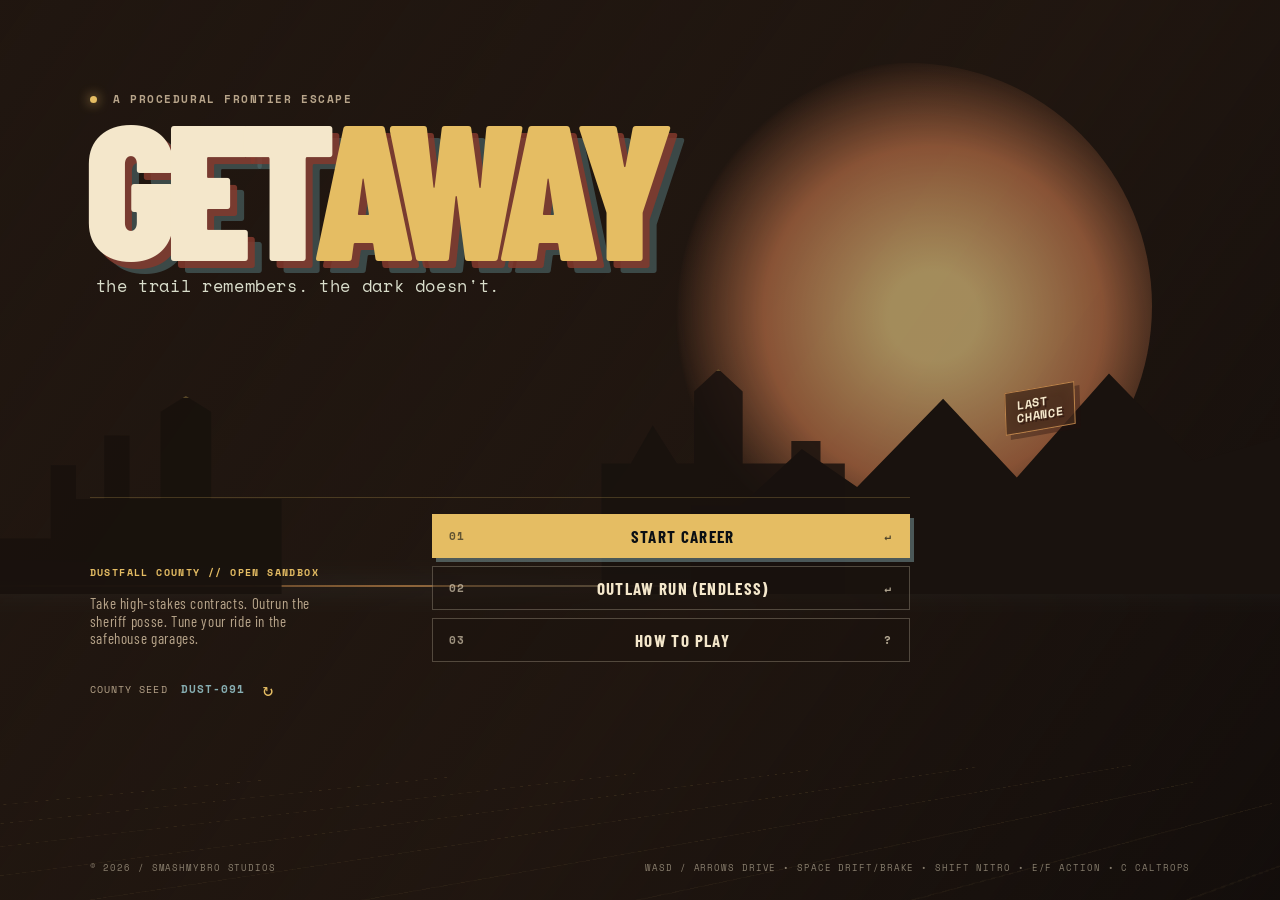
==== commit aa8b5928: "Deploy upgraded GETAWAY game with fixed movement and enhanced mechanics to GitHub Pages Co-authored-" ====
--- a/index.html
+++ b/index.html
@@ -13,6 +13,7 @@
   <main id="app-shell">
     <canvas id="game" aria-label="GETAWAY game canvas"></canvas>
 
+    <!-- Main Title Menu -->
     <section id="title-screen" class="screen active" aria-label="Main menu">
       <div class="title-noise"></div>
       <div class="title-art" aria-hidden="true">
@@ -31,18 +32,27 @@
       </div>
       <div class="menu-panel">
         <div class="menu-copy">
-          <p class="label">DUSTFALL COUNTY // 01</p>
-          <p>Take the satchel. Read the trail. Leave no witness.</p>
+          <p class="label">DUSTFALL COUNTY // OPEN SANDBOX</p>
+          <p>Take high-stakes contracts. Outrun the sheriff posse. Tune your ride in the safehouse garages.</p>
         </div>
         <div class="menu-actions">
           <button id="career-btn" class="primary-btn"><span>01</span> START CAREER <b>↵</b></button>
-          <button id="endless-btn" class="ghost-btn"><span>02</span> OUTLAW RUN <b>↵</b></button>
-        </div>
-        <div class="seed-row"><span>COUNTY SEED</span><strong id="menu-seed">DUST-091</strong><button id="reroll-btn" class="icon-btn" aria-label="Reroll county seed">↻</button></div>
-      </div>
-      <div class="title-footer"><span>© 2026 / SMASHMYBRO STUDIOS</span><span>WASD / ARROWS TO DRIVE&nbsp;&nbsp; • &nbsp;&nbsp;E TO ACT</span></div>
-    </section>
-
+          <button id="endless-btn" class="ghost-btn"><span>02</span> OUTLAW RUN (ENDLESS) <b>↵</b></button>
+          <button id="how-to-play-btn" class="ghost-btn"><span>03</span> HOW TO PLAY <b>?</b></button>
+        </div>
+        <div class="seed-row">
+          <span>COUNTY SEED</span>
+          <strong id="menu-seed">DUST-091</strong>
+          <button id="reroll-btn" class="icon-btn" title="Reroll county seed" aria-label="Reroll county seed">↻</button>
+        </div>
+      </div>
+      <div class="title-footer">
+        <span>© 2026 / SMASHMYBRO STUDIOS</span>
+        <span>WASD / ARROWS DRIVE &bull; SPACE DRIFT/BRAKE &bull; SHIFT NITRO &bull; E/F ACTION &bull; C CALTROPS</span>
+      </div>
+    </section>
+
+    <!-- Pause Modal -->
     <section id="pause-screen" class="screen modal-screen" aria-label="Paused" hidden>
       <div class="modal-card">
         <p class="eyebrow">TELEGRAPH LINE CUT</p>
@@ -50,40 +60,188 @@
         <p class="modal-sub">The horses are watered. The law is not waiting.</p>
         <div class="pause-stats" id="pause-stats"></div>
         <button id="resume-btn" class="primary-btn">RESUME <b>ESC</b></button>
+        <button id="help-btn" class="ghost-btn">CONTROLS &amp; TIPS</button>
         <button id="restart-btn" class="ghost-btn">RESTART RUN</button>
-      </div>
-    </section>
-
+        <button id="menu-btn" class="ghost-btn">RETURN TO MENU</button>
+      </div>
+    </section>
+
+    <!-- Garage Workshop Modal -->
+    <section id="garage-screen" class="screen modal-screen" aria-label="Garage Workshop" hidden>
+      <div class="modal-card garage-card">
+        <div class="modal-header">
+          <p class="eyebrow" id="garage-location">THE SWITCHYARD // WORKSHOP</p>
+          <span class="garage-wallet">CASH: <strong id="garage-cash">$000</strong></span>
+        </div>
+        <h2>OUTLAW<span>GARAGE</span></h2>
+        <p class="modal-sub">Repair damage, wipe heat, tune performance, and swap vehicles.</p>
+        
+        <div class="garage-tabs">
+          <button id="tab-tuning" class="tab-btn active">TUNING &amp; GEAR</button>
+          <button id="tab-vehicles" class="tab-btn">VEHICLE FLEET</button>
+        </div>
+
+        <div id="garage-tuning-panel" class="garage-grid">
+          <!-- Dynamic Upgrade Cards inserted by game.js -->
+        </div>
+
+        <div id="garage-vehicle-panel" class="garage-grid" hidden>
+          <!-- Dynamic Vehicle Cards inserted by game.js -->
+        </div>
+
+        <div class="garage-footer">
+          <button id="garage-leave-btn" class="primary-btn">EXIT GARAGE &amp; HIT THE ROAD <b>E / ESC</b></button>
+        </div>
+      </div>
+    </section>
+
+    <!-- Busted / Game Over Screen -->
+    <section id="busted-screen" class="screen modal-screen" aria-label="Caught by the Law" hidden>
+      <div class="modal-card busted-card">
+        <p class="eyebrow" id="busted-eyebrow">COUNTY MANHUNT CONCLUDED</p>
+        <h2 id="busted-title">BUSTED<span>.</span></h2>
+        <p class="modal-sub" id="busted-sub">The sheriff posse cornered you. The county takes its cut.</p>
+        <div class="pause-stats" id="busted-stats"></div>
+        <button id="busted-continue-btn" class="primary-btn">PAY BAIL &amp; KEEP RUNNING <b>↵</b></button>
+        <button id="busted-restart-btn" class="ghost-btn">START FRESH RUN</button>
+      </div>
+    </section>
+
+    <!-- How to Play Screen -->
+    <section id="help-screen" class="screen modal-screen" aria-label="How to play" hidden>
+      <div class="modal-card help-card">
+        <p class="eyebrow">SURVIVAL MANUAL</p>
+        <h2>OUTLAW<span>GUIDE</span></h2>
+        <div class="help-content">
+          <div class="help-section">
+            <h3><span>01</span> DRIVING &amp; EVASION</h3>
+            <p><b>WASD / Arrow Keys</b> to Steer &amp; Accelerate. Hold <b>SPACE</b> to initiate powerslides &amp; drifts around tight corners. Hold <b>SHIFT</b> for a Nitro speed burst.</p>
+          </div>
+          <div class="help-section">
+            <h3><span>02</span> OUTLAW GADGETS &amp; ACTIONS</h3>
+            <p>Press <b>E</b> or <b>F</b> to enter/exit vehicles, take jobs, and open safehouse garages. Press <b>C</b> or <b>G</b> to drop <b>Spike Caltrops</b> behind you to shred pursuers' tires.</p>
+          </div>
+          <div class="help-section">
+            <h3><span>03</span> CONTRACTS &amp; HEISTS</h3>
+            <p>Visit Telegraph Outposts and Banks marked with yellow beacons on your minimap to accept high-payout jobs. Multi-stage heists reward speed and stealth.</p>
+          </div>
+          <div class="help-section">
+            <h3><span>04</span> SAFEHOUSE GARAGES</h3>
+            <p>Pull into safehouse garages to repair damage, respray paint (instantly resets wanted Heat!), tune engines, install ram-bumpers, and unlock fast rides.</p>
+          </div>
+        </div>
+        <button id="help-close-btn" class="primary-btn">UNDERSTOOD <b>↵</b></button>
+      </div>
+    </section>
+
+    <!-- In-Game HUD -->
     <section id="game-ui" aria-live="polite">
       <header class="hud-top">
         <div class="hud-brand"><span class="brand-mark">G</span><span>GETAWAY</span><i></i></div>
-        <div class="district-readout"><span class="tiny-label">CURRENT COUNTY</span><strong id="district-name">DUSTFALL MAIN STREET</strong></div>
-        <div class="hud-money"><span class="tiny-label">CASH</span><strong id="money-value">$000</strong></div>
-        <button id="pause-btn" class="hud-pause" aria-label="Pause">Ⅱ</button>
+        <div class="district-readout">
+          <span class="tiny-label">CURRENT DISTRICT</span>
+          <strong id="district-name">DUSTFALL MAIN STREET</strong>
+        </div>
+        <div class="hud-money">
+          <span class="tiny-label">OUTLAW CASH</span>
+          <strong id="money-value">$000</strong>
+        </div>
+        <button id="pause-btn" class="hud-pause" title="Pause Game (ESC)" aria-label="Pause">Ⅱ</button>
       </header>
+
+      <!-- Mission Status Card -->
       <aside class="mission-card" id="mission-card">
-        <div class="mission-kicker"><span id="mission-status-dot"></span><span id="mission-kicker-text">AVAILABLE JOB</span><span class="mission-code" id="mission-code">JOB—001</span></div>
+        <div class="mission-kicker">
+          <span id="mission-status-dot"></span>
+          <span id="mission-kicker-text">AVAILABLE JOB</span>
+          <span class="mission-code" id="mission-code">JOB—001</span>
+        </div>
         <h2 id="mission-title">LOADING DUSTFALL</h2>
-        <p id="mission-description">Ride to the telegraph office to pick up a job.</p>
-        <div class="mission-meta"><span id="mission-pay">$—</span><span id="mission-risk">RISK / LOW</span><span id="mission-clock">READY</span></div>
+        <p id="mission-description">Ride to the telegraph office to pick up a contract.</p>
+        <div class="mission-meta">
+          <span id="mission-pay">$0</span>
+          <span id="mission-risk">RISK / LOW</span>
+          <span id="mission-clock">READY</span>
+        </div>
       </aside>
+
+      <!-- Wanted Heat Panel -->
       <div class="heat-panel" id="heat-panel">
-        <div class="heat-label"><span>LAW HEAT</span><strong id="heat-stage">COLD</strong></div>
-        <div class="heat-pips" id="heat-pips"><i></i><i></i><i></i><i></i><i></i></div>
-      </div>
+        <div class="heat-label">
+          <span>WANTED HEAT</span>
+          <strong id="heat-stage">QUIET</strong>
+        </div>
+        <div class="heat-pips" id="heat-pips">
+          <i title="Heat 1"></i>
+          <i title="Heat 2"></i>
+          <i title="Heat 3"></i>
+          <i title="Heat 4"></i>
+          <i title="Heat 5"></i>
+        </div>
+      </div>
+
+      <!-- Vehicle Speed & Nitro Meter -->
       <div class="speed-panel">
-        <strong id="speed-value">000</strong><span>KM/H</span>
-        <div class="vehicle-condition"><span id="vehicle-name">DUSTWIND COUPE</span><div><i id="condition-bar"></i></div></div>
-      </div>
-      <div class="radio-panel" id="radio-panel"><span class="radio-light"></span><strong id="radio-source">TELEGRAPH / COUNTY BAND</strong><p id="radio-line">Storm rolling off Red Mesa. Keep to the hard road.</p></div>
-      <div class="interaction-prompt" id="interaction-prompt" hidden><kbd>E</kbd><span id="interaction-text">ENTER VEHICLE</span></div>
-      <div class="crosshair" id="crosshair" aria-hidden="true"><i></i><i></i><i></i><i></i></div>
-      <div class="minimap" id="minimap"><canvas id="map-canvas" width="180" height="180"></canvas><span class="map-north">N</span><span class="map-label" id="map-label">DUSTFALL COUNTY</span></div>
+        <div class="drift-counter" id="drift-counter" hidden><span id="drift-score">+150</span> <i>DRIFT</i></div>
+        <strong id="speed-value">000</strong>
+        <span>KM/H</span>
+        <div class="vehicle-condition">
+          <span id="vehicle-name">DUSTWIND COUPE</span>
+          <div class="bar-shell"><i id="condition-bar"></i></div>
+        </div>
+        <div class="nitro-gauge" id="nitro-gauge">
+          <span class="tiny-label">NITRO BOOST</span>
+          <div class="bar-shell nitro-shell"><i id="nitro-bar"></i></div>
+        </div>
+        <div class="caltrop-display" id="caltrop-display">
+          <span>CALTROPS: <strong id="caltrop-count">3</strong></span>
+          <kbd>C</kbd>
+        </div>
+      </div>
+
+      <!-- County Radio Ticker -->
+      <div class="radio-panel" id="radio-panel">
+        <span class="radio-light"></span>
+        <strong id="radio-source">TELEGRAPH / COUNTY BAND</strong>
+        <p id="radio-line">Storm rolling off Red Mesa. Keep to the hard road.</p>
+      </div>
+
+      <!-- Interaction Prompt -->
+      <div class="interaction-prompt" id="interaction-prompt" hidden>
+        <kbd id="interaction-key">E</kbd>
+        <span id="interaction-text">ENTER VEHICLE</span>
+      </div>
+
+      <!-- Minimap & GPS Navigator -->
+      <div class="minimap" id="minimap">
+        <canvas id="map-canvas" width="180" height="180"></canvas>
+        <span class="map-north">N</span>
+        <span class="map-label" id="map-label">DUSTFALL COUNTY</span>
+        <div class="map-gps" id="map-gps"><span id="gps-dist">0m</span> <strong id="gps-target">OBJECTIVE</strong></div>
+      </div>
+
+      <!-- Toast Alerts Stack -->
       <div class="toast-stack" id="toast-stack"></div>
-      <div class="control-hint" id="control-hint"><span><b>WASD</b> MOVE</span><span><b>SPACE</b> BRAKE</span><span><b>E</b> ACTION</span><span><b>SHIFT</b> SPRINT</span></div>
-      <div class="touch-controls" id="touch-controls" aria-hidden="true"><div class="touch-stick"><i></i></div><button data-touch="brake">BRAKE</button><button data-touch="action">E</button></div>
+
+      <!-- Bottom Controls Quick Hint -->
+      <div class="control-hint" id="control-hint">
+        <span><b>WASD/ARROWS</b> DRIVE</span>
+        <span><b>SPACE</b> DRIFT / BRAKE</span>
+        <span><b>SHIFT</b> NITRO BOOST</span>
+        <span><b>E / F</b> ACTION / GARAGE</span>
+        <span><b>C</b> CALTROPS</span>
+      </div>
+
+      <!-- Touch Controls for Mobile Devices -->
+      <div class="touch-controls" id="touch-controls" aria-hidden="true">
+        <div class="touch-stick"><i></i></div>
+        <button data-touch="nitro" class="touch-nitro">NITRO</button>
+        <button data-touch="brake" class="touch-brake">DRIFT</button>
+        <button data-touch="action" class="touch-action">E</button>
+        <button data-touch="caltrop" class="touch-caltrop">TRAP</button>
+      </div>
     </section>
   </main>
   <script src="game.js"></script>
 </body>
-</html>+</html>
--- a/styles.css
+++ b/styles.css
@@ -1,100 +1,758 @@
 @import url('https://fonts.googleapis.com/css2?family=Barlow+Condensed:wght@400;500;600;700;800;900&family=Space+Mono:wght@400;700&display=swap');
 
-:root { --ink:#f4e7cb; --muted:#b7a48a; --acid:#e5bd63; --cyan:#87aeb2; --red:#a7443b; --amber:#d79855; --panel:rgba(25,18,14,.86); --line:rgba(229,189,99,.2); }
-* { box-sizing:border-box; }
-html, body { margin:0; width:100%; height:100%; overflow:hidden; background:#120d0b; color:var(--ink); font-family:'Barlow Condensed', Arial, sans-serif; }
-body { letter-spacing:.04em; }
-button { font:inherit; color:inherit; cursor:pointer; }
-#app-shell { position:relative; width:100vw; height:100vh; min-height:540px; overflow:hidden; background:#19120e; }
-#game { position:absolute; inset:0; width:100%; height:100%; image-rendering:auto; background:#19120e; }
-.screen { position:absolute; inset:0; z-index:10; }
-.screen[hidden] { display:none !important; }
-#title-screen { display:flex; flex-direction:column; justify-content:space-between; padding:clamp(26px,5vw,72px) clamp(26px,7vw,110px) 26px; overflow:hidden; }
-.title-noise { position:absolute; inset:0; opacity:.08; pointer-events:none; background-image:radial-gradient(rgba(255,255,255,.5) .5px,transparent .7px); background-size:4px 4px; mix-blend-mode:screen; }
-.title-art { position:absolute; inset:0; overflow:hidden; pointer-events:none; background:linear-gradient(125deg,rgba(35,24,17,.74),rgba(98,62,36,.1) 58%,rgba(18,13,11,.82)); }
-.sun-disc { position:absolute; width:min(38vw,520px); aspect-ratio:1; right:10%; top:7%; border-radius:50%; background:radial-gradient(circle at 55% 52%,#f5d58b 0 12%,#c9794e 46%,rgba(133,75,50,.12) 69%,transparent 70%); filter:blur(.2px); opacity:.62; }
-.horizon-line { position:absolute; left:-5%; right:-5%; top:65%; height:2px; background:linear-gradient(90deg,transparent,var(--amber),var(--cyan),transparent); box-shadow:0 0 24px var(--cyan); opacity:.6; }
-.grid-floor { position:absolute; left:-20%; right:-20%; top:65%; bottom:-30%; transform:perspective(340px) rotateX(53deg); background:repeating-linear-gradient(165deg,rgba(229,189,99,.16) 0 1px,transparent 1px 78px); background-size:auto; transform:perspective(340px) rotateX(53deg) rotateZ(-3deg); mask-image:linear-gradient(to bottom,rgba(0,0,0,.78),transparent); }
-.silhouette { position:absolute; bottom:34%; background:#19120e; border-top:2px solid rgba(229,189,99,.35); box-shadow:0 0 30px rgba(6,8,17,.8); }
-.silhouette-a { right:-2%; width:48%; height:35%; clip-path:polygon(0 100%,0 72%,8% 72%,18% 54%,27% 66%,41% 38%,53% 63%,68% 30%,82% 58%,100% 48%,100% 100%); }
-.silhouette-b { right:34%; width:19%; height:25%; clip-path:polygon(0 100%,0 42%,12% 42%,21% 25%,31% 42%,38% 42%,38% 10%,48% 0,58% 10%,58% 42%,78% 42%,78% 32%,90% 32%,90% 42%,100% 42%,100% 100%); opacity:.86; }
-.silhouette-c { left:0; width:22%; height:22%; clip-path:polygon(0 100%,0 72%,18% 72%,18% 35%,27% 35%,27% 52%,37% 52%,37% 20%,46% 20%,46% 52%,57% 52%,57% 8%,66% 0,75% 8%,75% 52%,100% 52%,100% 100%); opacity:.9; }
-.painted-sign { position:absolute; right:16%; top:43%; padding:8px 11px; color:#f4e7cb; border:1px solid rgba(215,152,85,.8); background:rgba(64,38,25,.8); font:700 12px/1.05 'Space Mono',monospace; text-shadow:2px 2px 0 rgba(45,23,16,.65); transform:skewY(-8deg) rotate(-2deg); box-shadow:5px 5px 0 rgba(35,18,14,.38),inset 0 0 14px rgba(215,152,85,.08); }
-.brand-lockup { position:relative; z-index:1; margin-top:4vh; }
-.eyebrow, .label, .tiny-label { margin:0; color:var(--muted); font:700 11px 'Space Mono',monospace; letter-spacing:.14em; }
-.live-dot { display:inline-block; width:7px; height:7px; margin-right:8px; border-radius:50%; background:var(--acid); box-shadow:0 0 12px var(--acid); animation:blink 1.3s infinite; }
-@keyframes blink { 50% { opacity:.35; } }
-h1 { margin:8px 0 0 -5px; font:900 clamp(90px,15.5vw,230px)/.73 'Barlow Condensed',sans-serif; letter-spacing:-.055em; color:#f4e7cb; text-shadow:7px 7px 0 rgba(132,58,45,.85), 14px 12px 0 rgba(77,105,107,.62); }
-h1 span { color:var(--acid); }
-.tagline { margin:20px 0 0 6px; font:400 clamp(12px,1.3vw,18px) 'Space Mono',monospace; color:#d9ddcb; }
-.menu-panel { position:relative; z-index:1; display:flex; align-items:end; gap:clamp(30px,8vw,130px); width:min(800px,100%); padding:18px 0 0; border-top:1px solid var(--line); }
-.menu-copy { width:220px; color:var(--muted); font-size:16px; line-height:1.15; }
-.menu-copy .label { color:var(--acid); margin-bottom:9px; font-size:10px; }
-.menu-actions { display:flex; flex:1; flex-direction:column; gap:8px; }
-.primary-btn, .ghost-btn { display:flex; align-items:center; justify-content:space-between; min-height:45px; padding:0 14px; border:1px solid transparent; background:none; text-align:left; font:700 17px 'Barlow Condensed',sans-serif; letter-spacing:.08em; transition:.18s ease; }
-.primary-btn { background:var(--acid); color:#0b0f13; box-shadow:4px 4px 0 rgba(135,174,178,.45); }
-.primary-btn:hover { background:#efffa7; transform:translate(2px,-2px); box-shadow:6px 6px 0 rgba(135,174,178,.5); }
-.ghost-btn { border-color:rgba(244,231,203,.25); color:var(--ink); }
-.ghost-btn:hover { border-color:var(--cyan); color:var(--cyan); background:rgba(135,174,178,.08); }
-.primary-btn span, .ghost-btn span { margin-right:15px; font:700 10px 'Space Mono',monospace; opacity:.55; }
-.primary-btn b, .ghost-btn b { font:700 11px 'Space Mono',monospace; opacity:.55; }
-.seed-row { position:absolute; top:calc(100% + 15px); left:0; display:flex; gap:13px; align-items:center; color:var(--muted); font:10px 'Space Mono',monospace; letter-spacing:.11em; }
-.seed-row strong { color:var(--cyan); font-size:10px; font-weight:400; }
-.icon-btn { border:0; padding:0 3px; color:var(--acid); background:none; font-size:18px; }
-.title-footer { position:relative; z-index:1; display:flex; justify-content:space-between; color:rgba(244,231,203,.47); font:9px 'Space Mono',monospace; letter-spacing:.1em; }
-#game-ui { position:absolute; inset:0; z-index:5; pointer-events:none; opacity:0; transition:opacity .35s ease; }
-#game-ui.active { opacity:1; }
-.hud-top { position:absolute; inset:0 0 auto; height:74px; display:flex; align-items:center; gap:clamp(18px,3vw,46px); padding:0 clamp(18px,3vw,44px); background:linear-gradient(180deg,rgba(20,14,11,.92),rgba(25,17,12,0)); }
-.hud-brand { display:flex; align-items:center; gap:8px; font:800 17px 'Barlow Condensed',sans-serif; letter-spacing:.12em; }
-.brand-mark { display:grid; place-items:center; width:25px; height:25px; background:var(--acid); color:#17100d; font:900 18px/1 'Barlow Condensed'; transform:skew(-8deg); }
-.hud-brand i { width:5px; height:5px; background:var(--red); box-shadow:0 0 9px var(--red); border-radius:50%; }
-.district-readout { display:flex; flex-direction:column; gap:2px; padding-left:20px; border-left:1px solid var(--line); }
-.district-readout strong { color:var(--cyan); font-size:15px; letter-spacing:.12em; }
-.hud-money { margin-left:auto; display:flex; flex-direction:column; gap:2px; text-align:right; }
-.hud-money strong { color:var(--acid); font:700 21px 'Space Mono',monospace; }
-.hud-pause { pointer-events:auto; width:35px; height:35px; margin-left:10px; border:1px solid var(--line); background:rgba(24,17,13,.58); color:var(--ink); font:700 13px 'Space Mono'; }
-.hud-pause:hover { border-color:var(--acid); color:var(--acid); }
-.mission-card { position:absolute; top:93px; left:clamp(18px,3vw,44px); width:min(370px,calc(100vw - 36px)); padding:13px 16px 15px; border-left:2px solid var(--acid); background:linear-gradient(90deg,rgba(38,26,17,.9),rgba(38,26,17,.55)); box-shadow:0 8px 25px rgba(0,0,0,.22); }
-.mission-kicker, .mission-meta, .heat-label { display:flex; align-items:center; gap:8px; color:var(--muted); font:9px 'Space Mono',monospace; letter-spacing:.09em; }
-.mission-kicker #mission-status-dot { width:6px; height:6px; background:var(--acid); border-radius:50%; box-shadow:0 0 8px var(--acid); }
-.mission-code { margin-left:auto; color:rgba(244,231,203,.45); }
-.mission-card h2 { margin:8px 0 3px; color:#f4e7cb; font-size:27px; line-height:.95; letter-spacing:.045em; }
-.mission-card p { margin:0; color:#c9b79b; font-size:14px; line-height:1.1; }
-.mission-meta { margin-top:13px; justify-content:space-between; }
-.mission-meta span:first-child { color:var(--acid); font-size:14px; }
-.heat-panel { position:absolute; top:100px; right:clamp(18px,3vw,44px); width:170px; padding:10px 12px; border-top:1px solid var(--line); background:rgba(38,26,17,.45); }
-.heat-label { justify-content:space-between; }
-.heat-label strong { color:var(--cyan); font-size:10px; }
-.heat-pips { display:flex; gap:4px; margin-top:8px; }
-.heat-pips i { flex:1; height:5px; background:rgba(244,231,203,.15); border-left:1px solid rgba(0,0,0,.25); }
-.heat-pips i.hot { background:var(--red); box-shadow:0 0 8px rgba(167,68,59,.7); }
-.speed-panel { position:absolute; right:clamp(18px,3vw,44px); bottom:44px; display:flex; flex-direction:column; align-items:end; text-align:right; }
-.speed-panel > strong { color:#f4e7cb; font:700 clamp(42px,5vw,70px)/.75 'Space Mono',monospace; letter-spacing:-.1em; }
-.speed-panel > span { margin-top:6px; color:var(--cyan); font:10px 'Space Mono',monospace; letter-spacing:.14em; }
-.vehicle-condition { width:180px; margin-top:13px; color:rgba(244,231,203,.64); font:9px 'Space Mono',monospace; }
-.vehicle-condition > div { height:3px; margin-top:6px; background:rgba(244,231,203,.18); }
-.vehicle-condition i { display:block; width:100%; height:100%; background:var(--acid); transition:width .2s; }
-.radio-panel { position:absolute; left:clamp(18px,3vw,44px); bottom:42px; width:300px; padding:10px 12px; border-left:1px solid var(--cyan); background:rgba(24,17,13,.58); }
-.radio-panel strong { color:var(--cyan); font:9px 'Space Mono',monospace; letter-spacing:.09em; }
-.radio-panel p { margin:5px 0 0; color:#c9b79b; font-size:13px; line-height:1.05; }
-.radio-light { display:inline-block; width:5px; height:5px; margin-right:7px; border-radius:50%; background:var(--red); box-shadow:0 0 8px var(--red); }
-.interaction-prompt { position:absolute; left:50%; bottom:21%; display:flex; align-items:center; gap:10px; transform:translateX(-50%); padding:8px 13px; background:rgba(25,17,12,.9); border:1px solid var(--line); color:#f4e7cb; font:12px 'Space Mono',monospace; }
-.interaction-prompt kbd { display:grid; place-items:center; width:24px; height:24px; color:#17100d; background:var(--acid); font:700 11px 'Space Mono'; }
-.crosshair { position:absolute; left:50%; top:50%; width:22px; height:22px; transform:translate(-50%,-50%); opacity:.24; }
-.crosshair i { position:absolute; background:var(--acid); }
-.crosshair i:nth-child(1), .crosshair i:nth-child(2) { width:1px; height:5px; left:10px; }.crosshair i:nth-child(1){top:0}.crosshair i:nth-child(2){bottom:0}
-.crosshair i:nth-child(3), .crosshair i:nth-child(4) { width:5px; height:1px; top:10px; }.crosshair i:nth-child(3){left:0}.crosshair i:nth-child(4){right:0}
-.minimap { position:absolute; right:clamp(18px,3vw,44px); bottom:155px; width:180px; height:180px; overflow:hidden; border:1px solid rgba(135,174,178,.4); background:rgba(20,14,11,.78); box-shadow:0 0 0 4px rgba(25,17,12,.38); }
-#map-canvas { width:100%; height:100%; image-rendering:pixelated; }
-.map-north { position:absolute; top:7px; left:10px; color:var(--acid); font:10px 'Space Mono'; }.map-label { position:absolute; bottom:7px; right:8px; color:rgba(244,231,203,.5); font:8px 'Space Mono'; }
-.toast-stack { position:absolute; left:50%; top:17%; display:flex; flex-direction:column; align-items:center; gap:5px; transform:translateX(-50%); }
-.toast { padding:6px 12px; border:1px solid rgba(135,174,178,.45); background:rgba(25,17,12,.9); color:var(--cyan); font:10px 'Space Mono',monospace; letter-spacing:.08em; animation:toast-in .3s ease both; }
-.toast.warn { color:var(--red); border-color:rgba(167,68,59,.65); }.toast.good { color:var(--acid); border-color:rgba(229,189,99,.55); }
-@keyframes toast-in { from { opacity:0; transform:translateY(-7px); } to { opacity:1; transform:none; } }
-.control-hint { position:absolute; left:50%; bottom:17px; transform:translateX(-50%); display:flex; gap:19px; color:rgba(244,231,203,.46); font:9px 'Space Mono',monospace; white-space:nowrap; }.control-hint b { color:var(--ink); font-weight:400; }
-.modal-screen { display:grid; place-items:center; background:rgba(25,17,12,.74); backdrop-filter:blur(7px); }
-.modal-card { width:min(430px,calc(100vw - 40px)); padding:29px; border:1px solid rgba(135,174,178,.35); border-top:2px solid var(--acid); background:linear-gradient(135deg,rgba(43,29,19,.97),rgba(23,16,12,.98)); box-shadow:15px 15px 0 rgba(135,174,178,.08); }
-.modal-card h2 { margin:9px 0 4px; font-size:58px; line-height:.9; letter-spacing:-.02em; }.modal-card h2 span { color:var(--acid); }.modal-sub { margin:0 0 21px; color:var(--muted); font:13px 'Space Mono'; }.modal-card button { width:100%; margin-top:9px; }.pause-stats { display:grid; grid-template-columns:repeat(3,1fr); gap:7px; margin:0 0 10px; }.pause-stat { padding:9px 8px; background:rgba(135,174,178,.06); border:1px solid rgba(244,231,203,.1); }.pause-stat b { display:block; color:var(--acid); font:17px 'Space Mono'; }.pause-stat span { color:var(--muted); font:8px 'Space Mono'; }
-.touch-controls { display:none; }
-@media (max-width:800px) { h1 { font-size:clamp(75px,19vw,150px); }.menu-panel { gap:22px; }.menu-copy { display:none; }.menu-actions { max-width:320px; }.minimap { width:130px; height:130px; bottom:120px; }.radio-panel { width:240px; bottom:20px; }.control-hint { display:none; }.speed-panel { bottom:22px; }.mission-card { top:77px; width:270px; }.heat-panel { top:77px; width:132px; }.district-readout { display:none; } }
-@media (max-width:560px) { #title-screen { padding:24px 19px 18px; }.sun-disc { right:-15%; top:17%; width:90vw; }.title-footer span:last-child { display:none; }.title-footer { font-size:8px; }.brand-lockup { margin-top:10vh; }.tagline { font-size:10px; }.menu-panel { width:100%; }.seed-row { top:calc(100% + 11px); }.hud-brand { font-size:14px; }.hud-money strong { font-size:16px; }.mission-card { top:67px; left:15px; width:calc(100% - 30px); }.heat-panel { top:180px; left:15px; right:auto; }.heat-label { font-size:8px; }.minimap { right:15px; bottom:108px; width:112px; height:112px; }.radio-panel { left:15px; bottom:15px; width:190px; }.radio-panel p { font-size:11px; }.speed-panel { right:15px; bottom:15px; }.vehicle-condition { width:120px; }.interaction-prompt { bottom:29%; }.touch-controls { display:block; }.touch-controls .touch-stick { position:absolute; left:22px; bottom:22px; width:95px; height:95px; border:1px solid rgba(244,231,203,.3); border-radius:50%; background:rgba(25,17,12,.35); }.touch-stick i { position:absolute; left:31px; top:31px; width:31px; height:31px; border-radius:50%; background:rgba(229,189,99,.65); }.touch-controls button { pointer-events:auto; position:absolute; bottom:28px; width:55px; height:55px; border:1px solid rgba(244,231,203,.3); border-radius:50%; background:rgba(25,17,12,.72); color:var(--acid); font:11px 'Space Mono'; }.touch-controls button[data-touch=brake] { right:86px; }.touch-controls button[data-touch=action] { right:20px; background:rgba(229,189,99,.72); color:#071018; } }
+:root {
+  --ink: #f4e7cb;
+  --muted: #b7a48a;
+  --acid: #e5bd63;
+  --cyan: #87aeb2;
+  --red: #c94a3d;
+  --amber: #d79855;
+  --panel: rgba(25, 18, 14, 0.92);
+  --line: rgba(229, 189, 99, 0.22);
+  --dark: #120d0b;
+}
+
+* { box-sizing: border-box; }
+html, body {
+  margin: 0;
+  width: 100%;
+  height: 100%;
+  overflow: hidden;
+  background: var(--dark);
+  color: var(--ink);
+  font-family: 'Barlow Condensed', Arial, sans-serif;
+  letter-spacing: 0.04em;
+  user-select: none;
+  -webkit-user-select: none;
+}
+
+button {
+  font: inherit;
+  color: inherit;
+  cursor: pointer;
+  border: none;
+  outline: none;
+}
+
+#app-shell {
+  position: relative;
+  width: 100vw;
+  height: 100vh;
+  min-height: 540px;
+  overflow: hidden;
+  background: #19120e;
+}
+
+#game {
+  position: absolute;
+  inset: 0;
+  width: 100%;
+  height: 100%;
+  image-rendering: auto;
+  background: #19120e;
+}
+
+.screen { position: absolute; inset: 0; z-index: 10; }
+.screen[hidden] { display: none !important; }
+
+/* ------------------- Title Screen ------------------- */
+#title-screen {
+  display: flex;
+  flex-direction: column;
+  justify-content: space-between;
+  padding: clamp(26px, 5vw, 72px) clamp(26px, 7vw, 110px) 26px;
+  overflow: hidden;
+}
+
+.title-noise {
+  position: absolute;
+  inset: 0;
+  opacity: 0.08;
+  pointer-events: none;
+  background-image: radial-gradient(rgba(255,255,255,0.5) 0.5px, transparent 0.7px);
+  background-size: 4px 4px;
+  mix-blend-mode: screen;
+}
+
+.title-art {
+  position: absolute;
+  inset: 0;
+  overflow: hidden;
+  pointer-events: none;
+  background: linear-gradient(125deg, rgba(35,24,17,0.74), rgba(98,62,36,0.1) 58%, rgba(18,13,11,0.82));
+}
+
+.sun-disc {
+  position: absolute;
+  width: min(38vw, 520px);
+  aspect-ratio: 1;
+  right: 10%;
+  top: 7%;
+  border-radius: 50%;
+  background: radial-gradient(circle at 55% 52%, #f5d58b 0 12%, #c9794e 46%, rgba(133,75,50,0.12) 69%, transparent 70%);
+  filter: blur(0.2px);
+  opacity: 0.62;
+}
+
+.horizon-line {
+  position: absolute;
+  left: -5%;
+  right: -5%;
+  top: 65%;
+  height: 2px;
+  background: linear-gradient(90deg, transparent, var(--amber), var(--cyan), transparent);
+  box-shadow: 0 0 24px var(--cyan);
+  opacity: 0.6;
+}
+
+.grid-floor {
+  position: absolute;
+  left: -20%;
+  right: -20%;
+  top: 65%;
+  bottom: -30%;
+  transform: perspective(340px) rotateX(53deg) rotateZ(-3deg);
+  background: repeating-linear-gradient(165deg, rgba(229,189,99,0.16) 0 1px, transparent 1px 78px);
+  mask-image: linear-gradient(to bottom, rgba(0,0,0,0.78), transparent);
+}
+
+.silhouette {
+  position: absolute;
+  bottom: 34%;
+  background: #19120e;
+  border-top: 2px solid rgba(229,189,99,0.35);
+  box-shadow: 0 0 30px rgba(6,8,17,0.8);
+}
+.silhouette-a { right: -2%; width: 48%; height: 35%; clip-path: polygon(0 100%, 0 72%, 8% 72%, 18% 54%, 27% 66%, 41% 38%, 53% 63%, 68% 30%, 82% 58%, 100% 48%, 100% 100%); }
+.silhouette-b { right: 34%; width: 19%; height: 25%; clip-path: polygon(0 100%, 0 42%, 12% 42%, 21% 25%, 31% 42%, 38% 42%, 38% 10%, 48% 0, 58% 10%, 58% 42%, 78% 42%, 78% 32%, 90% 32%, 90% 42%, 100% 42%, 100% 100%); opacity: 0.86; }
+.silhouette-c { left: 0; width: 22%; height: 22%; clip-path: polygon(0 100%, 0 72%, 18% 72%, 18% 35%, 27% 35%, 27% 52%, 37% 52%, 37% 20%, 46% 20%, 46% 52%, 57% 52%, 57% 8%, 66% 0, 75% 8%, 75% 52%, 100% 52%, 100% 100%); opacity: 0.9; }
+
+.painted-sign {
+  position: absolute;
+  right: 16%;
+  top: 43%;
+  padding: 8px 11px;
+  color: #f4e7cb;
+  border: 1px solid rgba(215,152,85,0.8);
+  background: rgba(64,38,25,0.8);
+  font: 700 12px/1.05 'Space Mono', monospace;
+  text-shadow: 2px 2px 0 rgba(45,23,16,0.65);
+  transform: skewY(-8deg) rotate(-2deg);
+  box-shadow: 5px 5px 0 rgba(35,18,14,0.38), inset 0 0 14px rgba(215,152,85,0.08);
+}
+
+.brand-lockup { position: relative; z-index: 1; margin-top: 3vh; }
+.eyebrow, .label, .tiny-label { margin: 0; color: var(--muted); font: 700 11px 'Space Mono', monospace; letter-spacing: 0.14em; }
+.live-dot {
+  display: inline-block;
+  width: 7px;
+  height: 7px;
+  margin-right: 8px;
+  border-radius: 50%;
+  background: var(--acid);
+  box-shadow: 0 0 12px var(--acid);
+  animation: blink 1.3s infinite;
+}
+@keyframes blink { 50% { opacity: 0.35; } }
+
+h1 {
+  margin: 6px 0 0 -5px;
+  font: 900 clamp(85px, 15vw, 210px)/0.74 'Barlow Condensed', sans-serif;
+  letter-spacing: -0.055em;
+  color: #f4e7cb;
+  text-shadow: 7px 7px 0 rgba(132,58,45,0.85), 14px 12px 0 rgba(77,105,107,0.62);
+}
+h1 span { color: var(--acid); }
+
+.tagline {
+  margin: 18px 0 0 6px;
+  font: 400 clamp(12px, 1.3vw, 17px) 'Space Mono', monospace;
+  color: #d9ddcb;
+}
+
+.menu-panel {
+  position: relative;
+  z-index: 1;
+  display: flex;
+  align-items: flex-end;
+  gap: clamp(30px, 8vw, 120px);
+  width: min(820px, 100%);
+  padding: 16px 0 0;
+  border-top: 1px solid var(--line);
+}
+.menu-copy { width: 240px; color: var(--muted); font-size: 15px; line-height: 1.15; }
+.menu-copy .label { color: var(--acid); margin-bottom: 7px; font-size: 10px; }
+.menu-actions { display: flex; flex: 1; flex-direction: column; gap: 8px; }
+
+.primary-btn, .ghost-btn {
+  display: flex;
+  align-items: center;
+  justify-content: space-between;
+  min-height: 44px;
+  padding: 0 16px;
+  border: 1px solid transparent;
+  background: none;
+  text-align: left;
+  font: 700 17px 'Barlow Condensed', sans-serif;
+  letter-spacing: 0.08em;
+  transition: all 0.16s ease;
+}
+.primary-btn {
+  background: var(--acid);
+  color: #0b0f13;
+  box-shadow: 4px 4px 0 rgba(135,174,178,0.45);
+}
+.primary-btn:hover {
+  background: #f0d38a;
+  transform: translate(2px, -2px);
+  box-shadow: 6px 6px 0 rgba(135,174,178,0.55);
+}
+.ghost-btn {
+  border-color: rgba(244,231,203,0.25);
+  color: var(--ink);
+  background: rgba(25, 18, 14, 0.4);
+}
+.ghost-btn:hover {
+  border-color: var(--cyan);
+  color: var(--cyan);
+  background: rgba(135,174,178,0.12);
+  transform: translate(2px, -2px);
+}
+.primary-btn span, .ghost-btn span { margin-right: 15px; font: 700 11px 'Space Mono', monospace; opacity: 0.6; }
+.primary-btn b, .ghost-btn b { font: 700 11px 'Space Mono', monospace; opacity: 0.7; }
+
+.seed-row {
+  position: absolute;
+  top: calc(100% + 14px);
+  left: 0;
+  display: flex;
+  gap: 13px;
+  align-items: center;
+  color: var(--muted);
+  font: 10px 'Space Mono', monospace;
+  letter-spacing: 0.11em;
+}
+.seed-row strong { color: var(--cyan); font-size: 11px; font-weight: 700; }
+.icon-btn {
+  border: 0;
+  padding: 0 4px;
+  color: var(--acid);
+  background: none;
+  font-size: 18px;
+  transition: transform 0.2s;
+}
+.icon-btn:hover { transform: rotate(90deg); color: #fff; }
+
+.title-footer {
+  position: relative;
+  z-index: 1;
+  display: flex;
+  justify-content: space-between;
+  color: rgba(244,231,203,0.5);
+  font: 9px 'Space Mono', monospace;
+  letter-spacing: 0.1em;
+}
+
+/* ------------------- In-Game HUD ------------------- */
+#game-ui {
+  position: absolute;
+  inset: 0;
+  z-index: 5;
+  pointer-events: none;
+  opacity: 0;
+  transition: opacity 0.35s ease;
+}
+#game-ui.active { opacity: 1; }
+
+.hud-top {
+  position: absolute;
+  inset: 0 0 auto;
+  height: 74px;
+  display: flex;
+  align-items: center;
+  gap: clamp(16px, 3vw, 42px);
+  padding: 0 clamp(18px, 3vw, 44px);
+  background: linear-gradient(180deg, rgba(20,14,11,0.94), rgba(25,17,12,0));
+}
+.hud-brand {
+  display: flex;
+  align-items: center;
+  gap: 8px;
+  font: 800 18px 'Barlow Condensed', sans-serif;
+  letter-spacing: 0.12em;
+}
+.brand-mark {
+  display: grid;
+  place-items: center;
+  width: 26px;
+  height: 26px;
+  background: var(--acid);
+  color: #17100d;
+  font: 900 18px/1 'Barlow Condensed';
+  transform: skew(-8deg);
+}
+.hud-brand i { width: 6px; height: 6px; background: var(--red); box-shadow: 0 0 9px var(--red); border-radius: 50%; }
+
+.district-readout {
+  display: flex;
+  flex-direction: column;
+  gap: 2px;
+  padding-left: 20px;
+  border-left: 1px solid var(--line);
+}
+.district-readout strong { color: var(--cyan); font-size: 15px; letter-spacing: 0.12em; }
+
+.hud-money { margin-left: auto; display: flex; flex-direction: column; gap: 2px; text-align: right; }
+.hud-money strong { color: var(--acid); font: 700 22px 'Space Mono', monospace; }
+
+.hud-pause {
+  pointer-events: auto;
+  width: 36px;
+  height: 36px;
+  margin-left: 12px;
+  border: 1px solid var(--line);
+  background: rgba(24,17,13,0.7);
+  color: var(--ink);
+  font: 700 13px 'Space Mono';
+  transition: all 0.15s;
+}
+.hud-pause:hover { border-color: var(--acid); color: var(--acid); background: rgba(229,189,99,0.15); }
+
+/* Mission Card */
+.mission-card {
+  position: absolute;
+  top: 90px;
+  left: clamp(18px, 3vw, 44px);
+  width: min(380px, calc(100vw - 36px));
+  padding: 14px 18px 16px;
+  border-left: 3px solid var(--acid);
+  background: linear-gradient(90deg, rgba(38,26,17,0.94), rgba(38,26,17,0.65));
+  box-shadow: 0 8px 25px rgba(0,0,0,0.3);
+  backdrop-filter: blur(4px);
+}
+.mission-kicker, .mission-meta, .heat-label {
+  display: flex;
+  align-items: center;
+  gap: 8px;
+  color: var(--muted);
+  font: 9px 'Space Mono', monospace;
+  letter-spacing: 0.09em;
+}
+.mission-kicker #mission-status-dot {
+  width: 7px;
+  height: 7px;
+  background: var(--acid);
+  border-radius: 50%;
+  box-shadow: 0 0 8px var(--acid);
+}
+.mission-code { margin-left: auto; color: rgba(244,231,203,0.5); }
+.mission-card h2 { margin: 8px 0 3px; color: #f4e7cb; font-size: 26px; line-height: 0.95; letter-spacing: 0.045em; }
+.mission-card p { margin: 0; color: #c9b79b; font-size: 14px; line-height: 1.15; }
+.mission-meta { margin-top: 13px; justify-content: space-between; }
+.mission-meta span:first-child { color: var(--acid); font-size: 15px; font-weight: 700; }
+
+/* Wanted Heat */
+.heat-panel {
+  position: absolute;
+  top: 90px;
+  right: clamp(18px, 3vw, 44px);
+  width: 180px;
+  padding: 10px 14px;
+  border-top: 2px solid var(--line);
+  background: rgba(38,26,17,0.7);
+  backdrop-filter: blur(4px);
+}
+.heat-label { justify-content: space-between; }
+.heat-label strong { color: var(--cyan); font-size: 11px; font-weight: 700; }
+.heat-pips { display: flex; gap: 4px; margin-top: 8px; }
+.heat-pips i {
+  flex: 1;
+  height: 6px;
+  background: rgba(244,231,203,0.15);
+  border-left: 1px solid rgba(0,0,0,0.3);
+  transition: all 0.2s;
+}
+.heat-pips i.hot {
+  background: var(--red);
+  box-shadow: 0 0 10px rgba(201,74,61,0.9);
+  animation: heat-pulse 0.8s infinite alternate;
+}
+@keyframes heat-pulse { from { opacity: 0.7; } to { opacity: 1; } }
+
+/* Speed, Nitro & Vehicle Info */
+.speed-panel {
+  position: absolute;
+  right: clamp(18px, 3vw, 44px);
+  bottom: 38px;
+  display: flex;
+  flex-direction: column;
+  align-items: flex-end;
+  text-align: right;
+}
+.drift-counter {
+  color: var(--acid);
+  font: 700 16px 'Space Mono', monospace;
+  margin-bottom: 2px;
+  animation: drift-pop 0.3s ease;
+}
+.drift-counter i { font-size: 10px; font-style: normal; opacity: 0.7; }
+@keyframes drift-pop { from { transform: scale(0.8); } to { transform: scale(1); } }
+
+.speed-panel > strong {
+  color: #f4e7cb;
+  font: 700 clamp(44px, 5.5vw, 74px)/0.75 'Space Mono', monospace;
+  letter-spacing: -0.1em;
+}
+.speed-panel > span { margin-top: 6px; color: var(--cyan); font: 10px 'Space Mono', monospace; letter-spacing: 0.14em; }
+
+.vehicle-condition, .nitro-gauge {
+  width: 190px;
+  margin-top: 10px;
+  color: rgba(244,231,203,0.7);
+  font: 9px 'Space Mono', monospace;
+}
+.bar-shell { height: 4px; margin-top: 5px; background: rgba(244,231,203,0.15); border-radius: 2px; overflow: hidden; }
+.bar-shell i { display: block; width: 100%; height: 100%; background: var(--acid); transition: width 0.15s ease-out; }
+.nitro-shell i { background: var(--cyan); box-shadow: 0 0 6px var(--cyan); }
+
+.caltrop-display {
+  display: flex;
+  align-items: center;
+  gap: 8px;
+  margin-top: 8px;
+  color: var(--muted);
+  font: 10px 'Space Mono', monospace;
+}
+.caltrop-display strong { color: var(--acid); }
+.caltrop-display kbd {
+  padding: 1px 5px;
+  background: rgba(229,189,99,0.2);
+  border: 1px solid var(--line);
+  color: var(--ink);
+  font: 700 9px 'Space Mono';
+}
+
+/* Radio Ticker */
+.radio-panel {
+  position: absolute;
+  left: clamp(18px, 3vw, 44px);
+  bottom: 38px;
+  width: 320px;
+  padding: 10px 14px;
+  border-left: 2px solid var(--cyan);
+  background: rgba(24,17,13,0.75);
+  backdrop-filter: blur(4px);
+}
+.radio-panel strong { color: var(--cyan); font: 9px 'Space Mono', monospace; letter-spacing: 0.09em; }
+.radio-panel p { margin: 5px 0 0; color: #c9b79b; font-size: 13px; line-height: 1.1; }
+.radio-light {
+  display: inline-block;
+  width: 6px;
+  height: 6px;
+  margin-right: 7px;
+  border-radius: 50%;
+  background: var(--red);
+  box-shadow: 0 0 8px var(--red);
+}
+
+/* Interaction Prompt */
+.interaction-prompt {
+  position: absolute;
+  left: 50%;
+  bottom: 22%;
+  display: flex;
+  align-items: center;
+  gap: 10px;
+  transform: translateX(-50%);
+  padding: 9px 16px;
+  background: rgba(25,17,12,0.95);
+  border: 1px solid var(--acid);
+  box-shadow: 0 4px 18px rgba(0,0,0,0.5);
+  color: #f4e7cb;
+  font: 700 13px 'Space Mono', monospace;
+  animation: prompt-pulse 1.2s infinite alternate;
+}
+@keyframes prompt-pulse { from { transform: translateX(-50%) scale(1); } to { transform: translateX(-50%) scale(1.03); } }
+
+.interaction-prompt kbd {
+  display: grid;
+  place-items: center;
+  width: 26px;
+  height: 26px;
+  color: #17100d;
+  background: var(--acid);
+  font: 800 12px 'Space Mono';
+}
+
+/* Minimap */
+.minimap {
+  position: absolute;
+  right: clamp(18px, 3vw, 44px);
+  bottom: 185px;
+  width: 180px;
+  height: 180px;
+  overflow: hidden;
+  border: 1px solid rgba(135,174,178,0.5);
+  background: rgba(20,14,11,0.85);
+  box-shadow: 0 0 0 4px rgba(25,17,12,0.4);
+}
+#map-canvas { width: 100%; height: 100%; image-rendering: pixelated; }
+.map-north { position: absolute; top: 7px; left: 10px; color: var(--acid); font: 700 10px 'Space Mono'; }
+.map-label { position: absolute; bottom: 7px; right: 8px; color: rgba(244,231,203,0.55); font: 8px 'Space Mono'; }
+.map-gps {
+  position: absolute;
+  top: 7px;
+  right: 8px;
+  font: 700 9px 'Space Mono';
+  color: var(--acid);
+  background: rgba(0,0,0,0.5);
+  padding: 2px 5px;
+}
+
+/* Toasts */
+.toast-stack {
+  position: absolute;
+  left: 50%;
+  top: 16%;
+  display: flex;
+  flex-direction: column;
+  align-items: center;
+  gap: 6px;
+  transform: translateX(-50%);
+  pointer-events: none;
+}
+.toast {
+  padding: 7px 14px;
+  border: 1px solid rgba(135,174,178,0.5);
+  background: rgba(25,17,12,0.94);
+  color: var(--cyan);
+  font: 700 11px 'Space Mono', monospace;
+  letter-spacing: 0.08em;
+  box-shadow: 0 4px 14px rgba(0,0,0,0.4);
+  animation: toast-in 0.3s ease both;
+}
+.toast.warn { color: #f57d71; border-color: rgba(201,74,61,0.8); background: rgba(35,15,12,0.95); }
+.toast.good { color: var(--acid); border-color: rgba(229,189,99,0.7); background: rgba(28,22,14,0.95); }
+@keyframes toast-in { from { opacity: 0; transform: translateY(-8px); } to { opacity: 1; transform: none; } }
+
+/* Control Hint */
+.control-hint {
+  position: absolute;
+  left: 50%;
+  bottom: 15px;
+  transform: translateX(-50%);
+  display: flex;
+  gap: 16px;
+  color: rgba(244,231,203,0.5);
+  font: 9px 'Space Mono', monospace;
+  white-space: nowrap;
+}
+.control-hint b { color: var(--ink); font-weight: 700; }
+
+/* ------------------- Modals ------------------- */
+.modal-screen {
+  display: grid;
+  place-items: center;
+  background: rgba(18,12,9,0.8);
+  backdrop-filter: blur(8px);
+}
+.modal-card {
+  width: min(460px, calc(100vw - 40px));
+  max-height: 90vh;
+  overflow-y: auto;
+  padding: 30px;
+  border: 1px solid rgba(135,174,178,0.35);
+  border-top: 3px solid var(--acid);
+  background: linear-gradient(135deg, rgba(43,29,19,0.98), rgba(23,16,12,0.99));
+  box-shadow: 16px 16px 0 rgba(135,174,178,0.08), 0 20px 40px rgba(0,0,0,0.6);
+}
+.modal-card h2 { margin: 8px 0 4px; font-size: 52px; line-height: 0.9; letter-spacing: -0.02em; }
+.modal-card h2 span { color: var(--acid); }
+.modal-sub { margin: 0 0 20px; color: var(--muted); font: 13px 'Space Mono'; }
+.modal-card button { width: 100%; margin-top: 8px; }
+
+.pause-stats {
+  display: grid;
+  grid-template-columns: repeat(3, 1fr);
+  gap: 8px;
+  margin: 0 0 12px;
+}
+.pause-stat {
+  padding: 10px 8px;
+  background: rgba(135,174,178,0.06);
+  border: 1px solid rgba(244,231,203,0.1);
+  text-align: center;
+}
+.pause-stat b { display: block; color: var(--acid); font: 700 17px 'Space Mono'; }
+.pause-stat span { color: var(--muted); font: 8px 'Space Mono'; }
+
+/* Garage Workshop Modal */
+.garage-card { width: min(680px, calc(100vw - 32px)); }
+.modal-header { display: flex; justify-content: space-between; align-items: center; }
+.garage-wallet { font: 700 13px 'Space Mono'; color: var(--muted); }
+.garage-wallet strong { color: var(--acid); font-size: 16px; }
+
+.garage-tabs {
+  display: flex;
+  gap: 8px;
+  margin-bottom: 14px;
+}
+.tab-btn {
+  flex: 1;
+  padding: 10px;
+  background: rgba(25,18,14,0.6);
+  border: 1px solid var(--line);
+  color: var(--muted);
+  font: 700 14px 'Barlow Condensed';
+  letter-spacing: 0.1em;
+  transition: all 0.15s;
+}
+.tab-btn.active {
+  background: var(--acid);
+  color: #120d0b;
+  border-color: var(--acid);
+}
+
+.garage-grid {
+  display: grid;
+  grid-template-columns: repeat(auto-fit, minmax(260px, 1fr));
+  gap: 10px;
+  margin-bottom: 16px;
+  max-height: 52vh;
+  overflow-y: auto;
+  padding-right: 4px;
+}
+
+.upgrade-card, .vehicle-card {
+  padding: 12px 14px;
+  background: rgba(25,18,14,0.7);
+  border: 1px solid rgba(244,231,203,0.12);
+  display: flex;
+  flex-direction: column;
+  justify-content: space-between;
+  gap: 8px;
+}
+.upgrade-card.installed, .vehicle-card.active {
+  border-color: var(--acid);
+  background: rgba(229,189,99,0.08);
+}
+.card-top { display: flex; justify-content: space-between; align-items: baseline; }
+.card-top h4 { margin: 0; font-size: 18px; color: var(--ink); }
+.card-top .price { font: 700 13px 'Space Mono'; color: var(--acid); }
+.card-desc { margin: 0; font-size: 12px; color: var(--muted); line-height: 1.2; }
+.buy-btn {
+  padding: 6px 10px;
+  background: var(--acid);
+  color: #120d0b;
+  font: 700 12px 'Space Mono';
+  text-align: center;
+  transition: all 0.15s;
+}
+.buy-btn:hover:not(:disabled) { background: #f0d38a; }
+.buy-btn:disabled { background: rgba(244,231,203,0.1); color: var(--muted); cursor: not-allowed; }
+.buy-btn.installed { background: var(--cyan); color: #0b0f13; }
+
+/* Help Modal */
+.help-card { width: min(620px, calc(100vw - 32px)); }
+.help-content {
+  display: grid;
+  grid-template-columns: repeat(auto-fit, minmax(240px, 1fr));
+  gap: 14px;
+  margin: 14px 0 20px;
+}
+.help-section {
+  padding: 12px;
+  background: rgba(25,18,14,0.6);
+  border: 1px solid var(--line);
+}
+.help-section h3 {
+  margin: 0 0 6px;
+  font-size: 16px;
+  color: var(--acid);
+  display: flex;
+  align-items: center;
+  gap: 8px;
+}
+.help-section h3 span { font: 700 10px 'Space Mono'; opacity: 0.6; }
+.help-section p { margin: 0; font-size: 13px; color: #c9b79b; line-height: 1.25; }
+.help-section b { color: var(--ink); }
+
+/* Busted Card */
+.busted-card { border-top-color: var(--red); }
+.busted-card h2 span { color: var(--red); }
+
+/* Touch Controls */
+.touch-controls { display: none; }
+
+@media (max-width: 800px) {
+  h1 { font-size: clamp(70px, 18vw, 140px); }
+  .menu-panel { gap: 20px; }
+  .menu-copy { display: none; }
+  .menu-actions { max-width: 320px; }
+  .minimap { width: 130px; height: 130px; bottom: 145px; }
+  .radio-panel { width: 250px; bottom: 20px; }
+  .control-hint { display: none; }
+  .speed-panel { bottom: 20px; }
+  .mission-card { top: 76px; width: 280px; }
+  .heat-panel { top: 76px; width: 140px; }
+  .district-readout { display: none; }
+}
+
+@media (max-width: 560px) {
+  #title-screen { padding: 22px 18px 18px; }
+  .sun-disc { right: -15%; top: 17%; width: 90vw; }
+  .title-footer span:last-child { display: none; }
+  .title-footer { font-size: 8px; }
+  .brand-lockup { margin-top: 8vh; }
+  .tagline { font-size: 10px; }
+  .menu-panel { width: 100%; }
+  .seed-row { top: calc(100% + 11px); }
+  .hud-brand { font-size: 14px; }
+  .hud-money strong { font-size: 16px; }
+  .mission-card { top: 65px; left: 14px; width: calc(100% - 28px); }
+  .heat-panel { top: 195px; left: 14px; right: auto; width: 130px; }
+  .minimap { right: 14px; bottom: 110px; width: 110px; height: 110px; }
+  .radio-panel { left: 14px; bottom: 14px; width: 190px; }
+  .radio-panel p { font-size: 11px; }
+  .speed-panel { right: 14px; bottom: 14px; }
+  .vehicle-condition, .nitro-gauge { width: 120px; }
+  .interaction-prompt { bottom: 30%; }
+  
+  .touch-controls { display: block; }
+  .touch-controls .touch-stick {
+    position: absolute;
+    left: 18px;
+    bottom: 18px;
+    width: 90px;
+    height: 90px;
+    border: 1px solid rgba(244,231,203,0.3);
+    border-radius: 50%;
+    background: rgba(25,18,14,0.4);
+    pointer-events: auto;
+  }
+  .touch-stick i {
+    position: absolute;
+    left: 28px;
+    top: 28px;
+    width: 34px;
+    height: 34px;
+    border-radius: 50%;
+    background: rgba(229,189,99,0.7);
+  }
+  .touch-controls button {
+    pointer-events: auto;
+    position: absolute;
+    bottom: 24px;
+    width: 50px;
+    height: 50px;
+    border: 1px solid rgba(244,231,203,0.3);
+    border-radius: 50%;
+    background: rgba(25,18,14,0.8);
+    color: var(--acid);
+    font: 700 10px 'Space Mono';
+  }
+  .touch-controls .touch-brake { right: 78px; }
+  .touch-controls .touch-action { right: 18px; background: rgba(229,189,99,0.8); color: #071018; }
+  .touch-controls .touch-nitro { right: 138px; }
+  .touch-controls .touch-caltrop { right: 18px; bottom: 82px; }
+}
